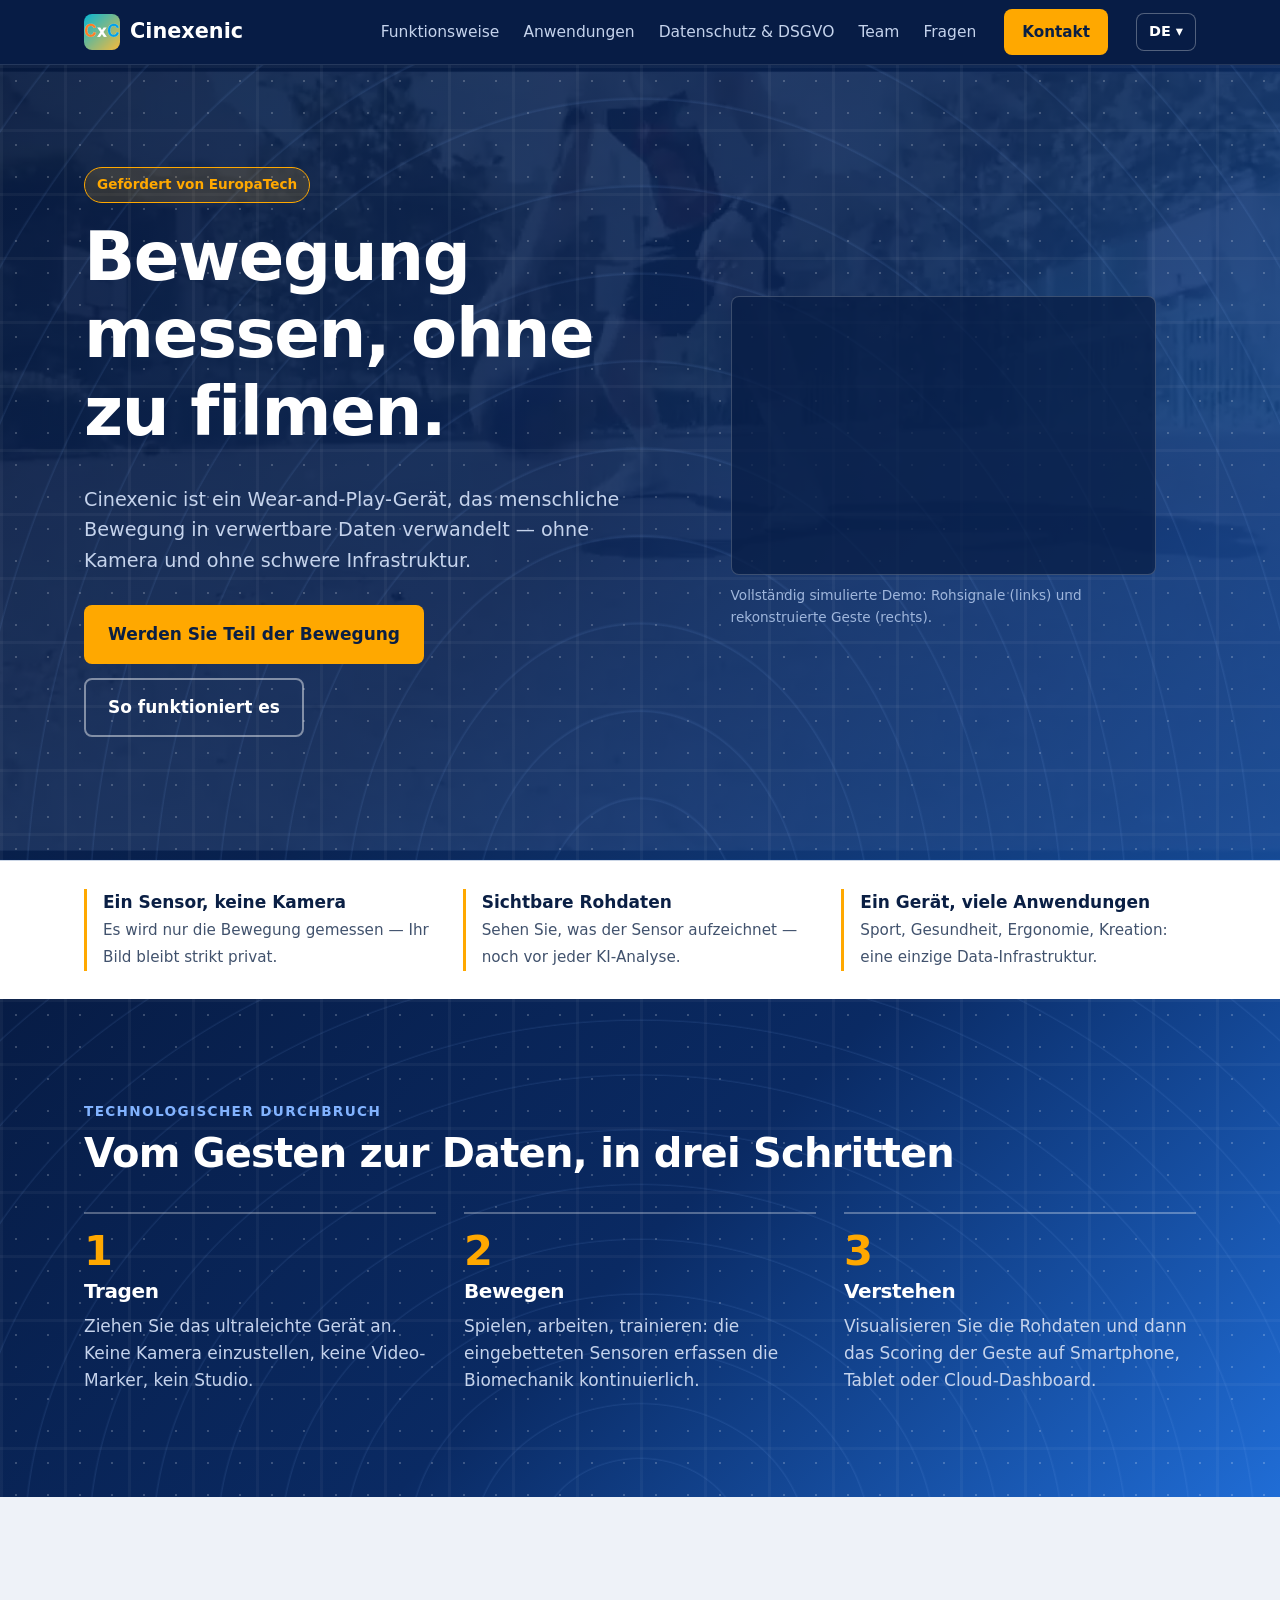
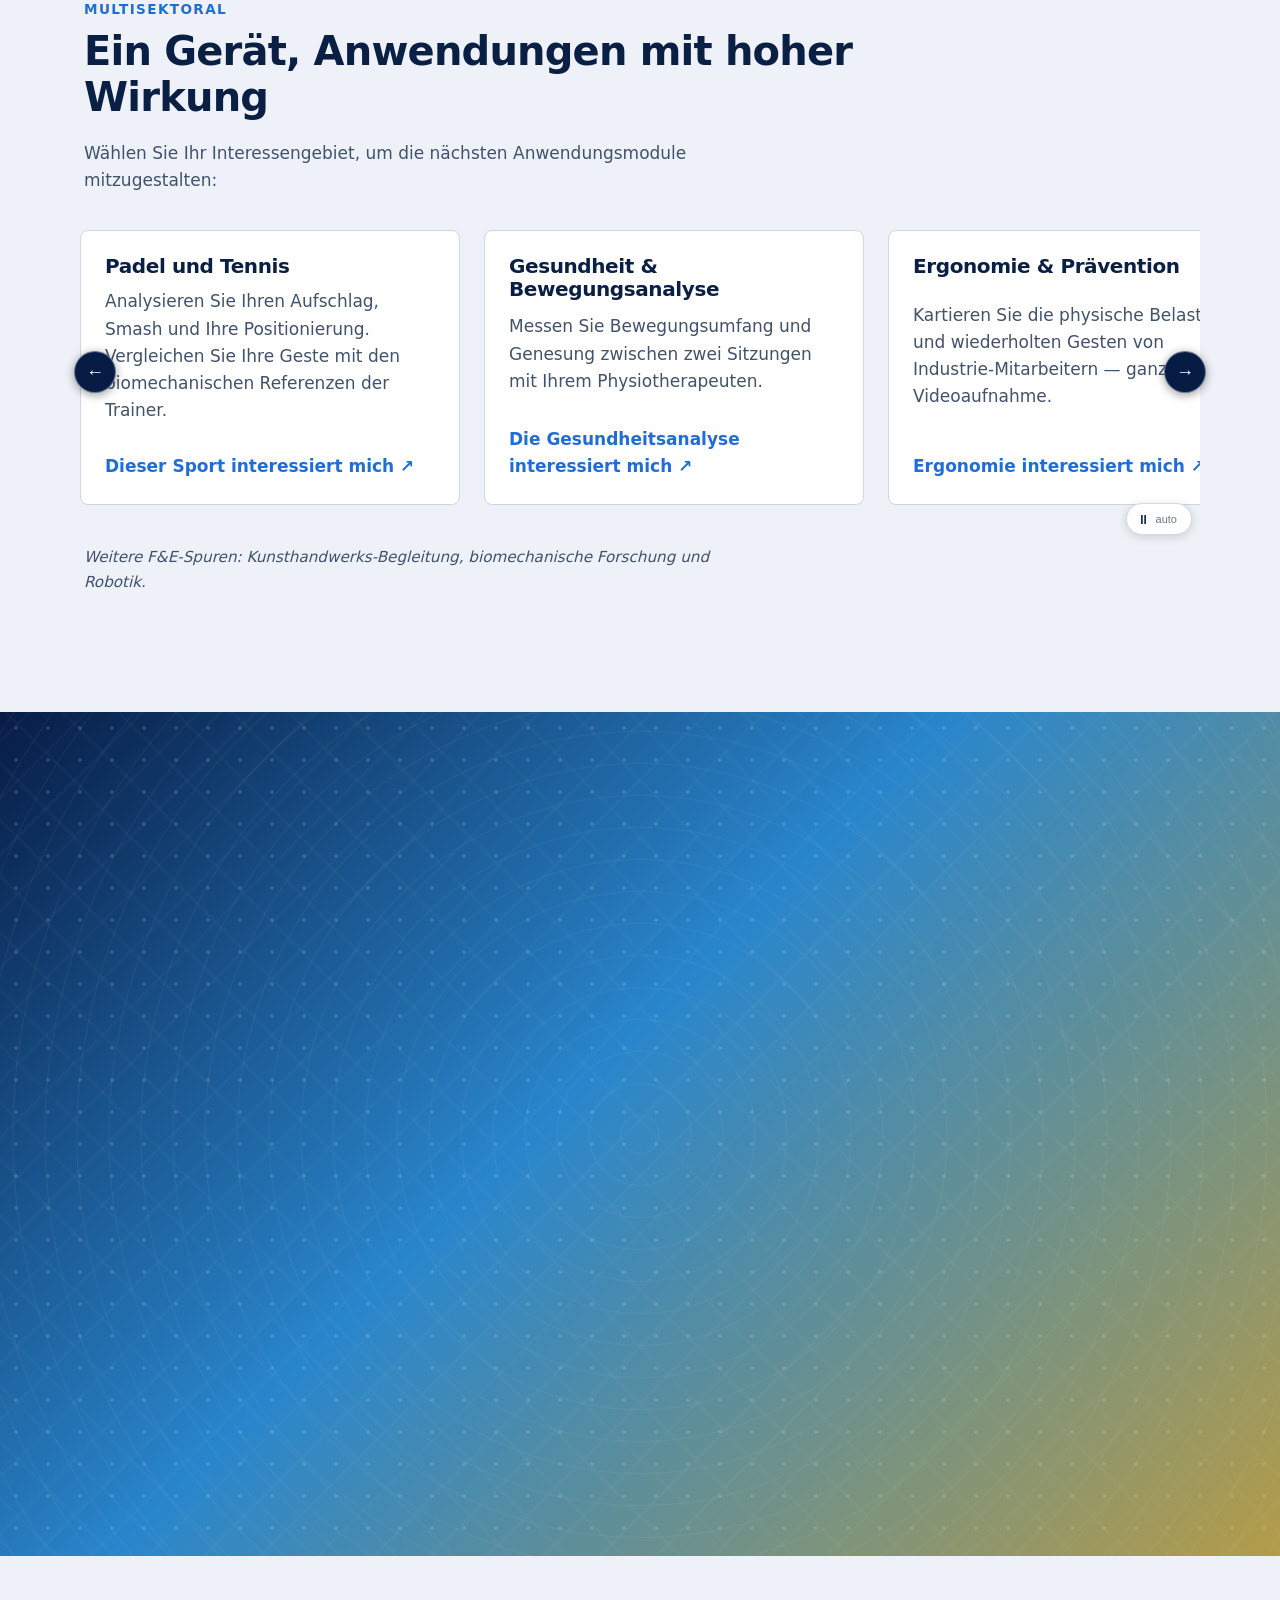
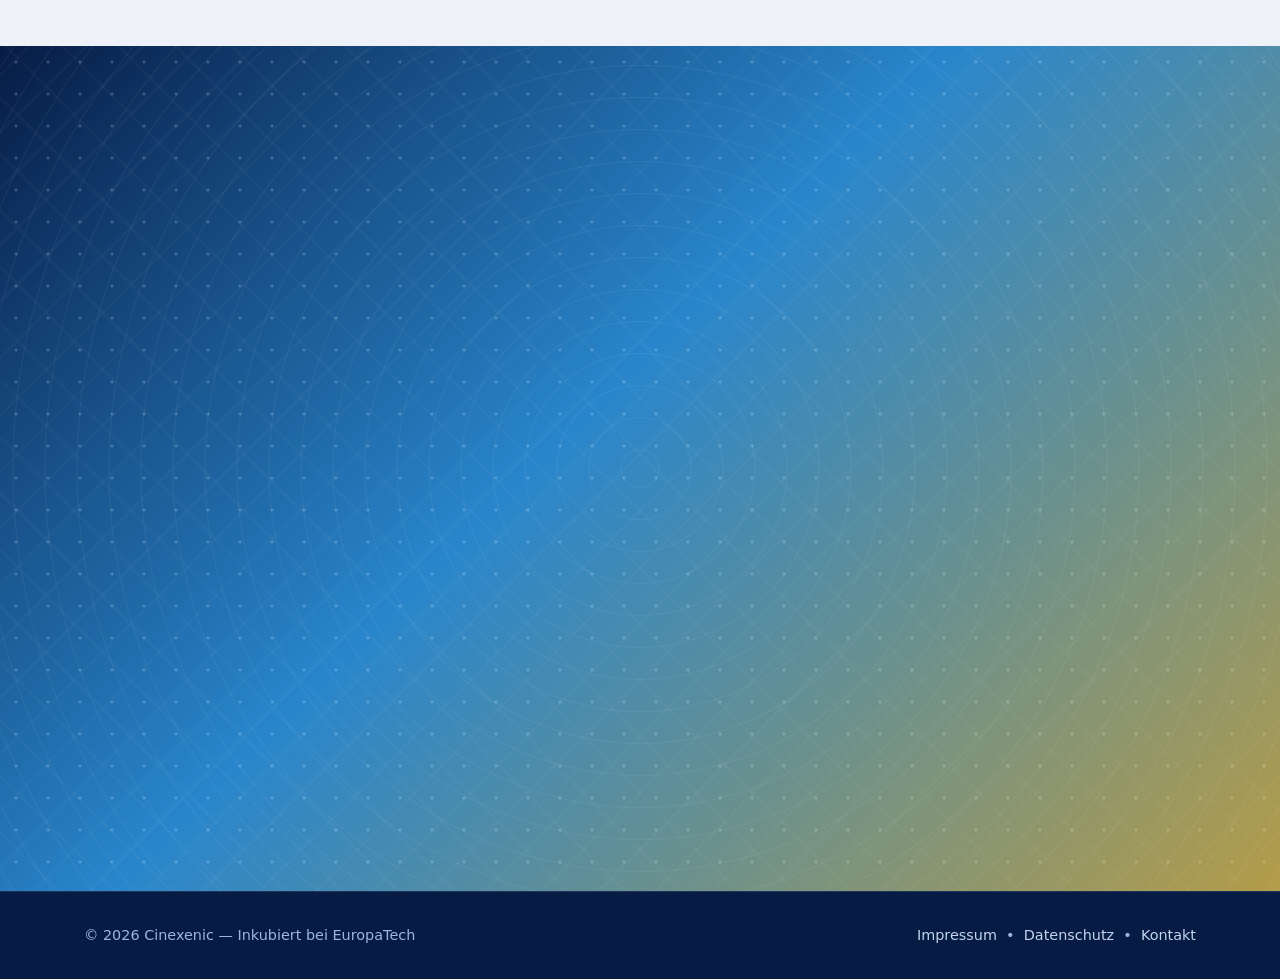
==== de/index.html @ 2f2167af "Add files via upload" ====
<!doctype html>
<html lang="de" dir="ltr">
<head>
<meta charset="utf-8">
<meta name="viewport" content="width=device-width, initial-scale=1">
<title>Cinexenic: Bewegung messen ohne Kamera | Tragbarer Körper-Sensor</title>
<meta name="description" content="Cinexenic ist ein Wear-and-Play-Körpersensor, der menschliche Bewegung in verwertbare Daten verwandelt — ohne Kamera. Werden Sie Teil der Bewegung.">
<meta name="robots" content="index,follow,max-image-preview:large,max-snippet:-1">
<meta name="theme-color" content="#071C45">
<meta name="author" content="Cinexenic">
<!-- LOKALER MODUS (file:// oder http://localhost) — die Domain ist noch nicht registriert.
     Die folgenden Tags (canonical, hreflang) erfordern absolute URLs: sie sind
     hier deaktiviert und werden in Produktion unverändert reaktiviert,
     mit der echten Domain als Origin.
<link rel="canonical" href="https://www.cinexenic.example/de/">
<link rel="alternate" hreflang="fr" href="https://www.cinexenic.example/">
<link rel="alternate" hreflang="en" href="https://www.cinexenic.example/en/">
<link rel="alternate" hreflang="de" href="https://www.cinexenic.example/de/">
<link rel="alternate" hreflang="x-default" href="https://www.cinexenic.example/">
-->

<!-- Favicons (Assets zeigen auf die Website-Wurzel) -->
<link rel="icon" type="image/svg+xml" href="../favicon.svg">
<link rel="icon" type="image/png" sizes="32x32" href="../favicon.png">
<link rel="apple-touch-icon" href="../apple-touch-icon.png">

<!-- Open Graph
     og:url und og:image: relative URLs im lokalen Modus,
     in Produktion zurück auf absolute URLs umstellen. -->
<meta property="og:type" content="website">
<meta property="og:locale" content="de_DE">
<meta property="og:locale:alternate" content="fr_FR">
<meta property="og:locale:alternate" content="en_GB">
<meta property="og:site_name" content="Cinexenic">
<meta property="og:title" content="Cinexenic: Bewegung messen ohne Kamera">
<meta property="og:description" content="Ein tragbares Gerät, das menschliche Bewegung in verwertbare Daten verwandelt — ganz ohne Video-Infrastruktur.">
<meta property="og:url" content="../">
<meta property="og:image" content="../og-cover.jpg">
<meta property="og:image:width" content="1200">
<meta property="og:image:height" content="630">
<meta property="og:image:alt" content="Cinexenic: kamerufreier Körper-Bewegungssensor">
<meta name="twitter:card" content="summary_large_image">
<meta name="twitter:title" content="Cinexenic: Bewegung messen ohne Kamera">
<meta name="twitter:description" content="Ein tragbares Gerät, das menschliche Bewegung in verwertbare Daten verwandelt — ganz ohne Video-Infrastruktur.">
<meta name="twitter:image" content="../og-cover.jpg">

<!-- Sicherheit (X-Content-Type-Options: serverseitig als HTTP-Header konfigurieren) -->
<meta name="referrer" content="strict-origin-when-cross-origin">
<meta http-equiv="Content-Security-Policy" content="default-src 'self'; script-src 'self'; style-src 'self'; img-src 'self' data:; media-src 'self'; font-src 'self'; connect-src 'self'; base-uri 'self'; form-action 'self' https://formspree.io; object-src 'none'">

<!-- Gemeinsames Stylesheet (Assets liegen in der Website-Wurzel) -->
<link rel="stylesheet" href="../assets/theme.css">

<!-- Strukturierte Daten: Schema.org
     ⚠️ LOKALER MODUS: JSON-LD ist deaktiviert (@id-Werte erfordern stabile
     absolute URLs). In Produktion unverändert reaktivieren, sobald die
     Domain registriert ist.
<script type="application/ld+json">
{
  "@context": "https://schema.org",
  "@graph": [
    {
      "@type": "Organization",
      "@id": "https://www.cinexenic.example/#organization",
      "name": "Cinexenic",
      "url": "https://www.cinexenic.example/",
      "logo": "https://www.cinexenic.example/favicon.png",
      "email": "contact@cinexenic.example",
      "description": "Cinexenic entwickelt ein tragbares Gerät, das menschliche Bewegung in verwertbare Daten verwandelt — ohne Kamera und ohne schwere Infrastruktur.",
      "knowsAbout": [
        "Bewegungserfassung",
        "Inertialsensoren (IMU)",
        "Biomechanik",
        "Bewegungsdaten",
        "Eingebettete KI",
        "Datenschutz"
      ]
    },
    {
      "@type": "WebSite",
      "@id": "https://www.cinexenic.example/#website",
      "url": "https://www.cinexenic.example/",
      "name": "Cinexenic",
      "inLanguage": ["fr-FR", "en", "de-DE"],
      "publisher": { "@id": "https://www.cinexenic.example/#organization" }
    },
    {
      "@type": "WebPage",
      "@id": "https://www.cinexenic.example/de/#webpage",
      "url": "https://www.cinexenic.example/de/",
      "name": "Cinexenic: Bewegung messen ohne Kamera | Tragbarer Körper-Sensor",
      "inLanguage": "de-DE",
      "dateModified": "2026-10-18",
      "isPartOf": { "@id": "https://www.cinexenic.example/#website" },
      "about": { "@id": "https://www.cinexenic.example/#product" }
    },
    {
      "@type": "Product",
      "@id": "https://www.cinexenic.example/#product",
      "name": "Cinexenic-Gerät",
      "description": "Ein Wear-and-Play-Gerät, das menschliche Bewegung ohne Kamera und ohne schwere Infrastruktur misst.",
      "brand": { "@id": "https://www.cinexenic.example/#organization" }
    },
    {
      "@type": "FAQPage",
      "@id": "https://www.cinexenic.example/de/#faq",
      "inLanguage": "de-DE",
      "mainEntity": [
        {
          "@type": "Question",
          "name": "Was ist Cinexenic?",
          "acceptedAnswer": {
            "@type": "Answer",
            "text": "Cinexenic ist ein tragbares Gerät, das menschliche Bewegung in verwertbare Daten verwandelt — ohne Kamera und ohne schwere Infrastruktur."
          }
        },
        {
          "@type": "Question",
          "name": "Braucht man eine Kamera oder einen ausgestatteten Raum?",
          "acceptedAnswer": {
            "@type": "Answer",
            "text": "Nein. Das Gerät wird am Körper getragen und misst die Bewegung direkt."
          }
        },
        {
          "@type": "Question",
          "name": "Wofür wird es eingesetzt?",
          "acceptedAnswer": {
            "@type": "Answer",
            "text": "Die ersten Anwendungsfälle sind Sport, Bewegungsanalyse, Prävention von Berufskrankheiten und digitale Kreation."
          }
        },
        {
          "@type": "Question",
          "name": "Wann kann man es kaufen?",
          "acceptedAnswer": {
            "@type": "Answer",
            "text": "Die Vorbestellungen öffnen in Kürze. Tragen Sie sich in die Warteliste ein."
          }
        },
        {
          "@type": "Question",
          "name": "Sind meine Bewegungsdaten geschützt?",
          "acceptedAnswer": {
            "@type": "Answer",
            "text": "Das Gerät erfasst keine Bilder. Strenge DSGVO-Konformität."
          }
        }
      ]
    }
  ]
}
</script>
-->
</head>
<body>
<a class="skip" href="#main">Zum Inhalt springen</a>
<header class="site-header">
  <div class="wrap nav">
    <a class="brand" href="./index.html" aria-label="Cinexenic, Startseite">
      <img src="../logo-72.png" alt="" class="brand-icon" width="36" height="36">
      Cinexenic
    </a>
    <nav class="nav-links" id="navLinks" aria-label="Hauptnavigation">
      <a href="#fonctionnement">Funktionsweise</a>
      <a href="#usages">Anwendungen</a>
      <a href="#confiance">Datenschutz &amp; DSGVO</a>
      <a href="#equipe">Team</a>
      <a href="#faq">Fragen</a>
    </nav>
    <a class="btn btn-gold nav-cta" href="#liste-attente">Kontakt</a>
    <!-- Sprachauswahl als Dropdown-Menü, ohne JS:
         jede Sprache verlinkt hart auf ihre eigene index.html-Datei
         (../index.html FR, ../en/index.html EN, index.html DE). -->
    <details class="lang-switch">
      <summary aria-label="Sprache: Deutsch">DE ▾</summary>
      <ul class="lang-menu">
        <li><a href="../index.html" hreflang="fr" lang="fr">Français</a></li>
        <li><a href="../en/index.html" hreflang="en" lang="en">English</a></li>
        <li><a href="index.html" hreflang="de" lang="de" aria-current="true">Deutsch</a></li>
      </ul>
    </details>
    <button class="menu" type="button" id="menuBtn" aria-label="Menü öffnen" aria-expanded="false" aria-controls="navLinks">Menü</button>
  </div>
</header>
<main id="main" tabindex="-1">
  <section class="hero section-blue-gradient section-video-bg">
    <video muted loop playsinline preload="none" poster="../hero-poster.webp" class="bg-video" aria-hidden="true" tabindex="-1" disablepictureinpicture>
      <source src="../hero-bg.mp4" type="video/mp4">
    </video>
    <div class="video-overlay" aria-hidden="true"></div>
    <div class="video-grid-overlay" aria-hidden="true"></div>

    <div class="wrap hero-grid hero-content">
      <div>
        <span class="badge">Gefördert von EuropaTech</span>
        <h1>Bewegung messen, ohne zu filmen.</h1>
        <p class="lead">Cinexenic ist ein Wear-and-Play-Gerät, das menschliche Bewegung in verwertbare Daten verwandelt — ohne Kamera und ohne schwere Infrastruktur.</p>
        <div class="actions">
          <a class="btn btn-gold" href="#liste-attente">Werden Sie Teil der Bewegung</a>
          <a class="btn btn-line" href="#fonctionnement">So funktioniert es</a>
        </div>
      </div>
      <figure class="demo">
        <canvas id="demo" width="640" height="420" role="img" aria-label="Animierte Demo der IMU-Signale und rekonstruierte Geste" data-labels="Beschleunigung x|Beschleunigung y|Gyroskop z"></canvas>
        <figcaption>Vollständig simulierte Demo: Rohsignale (links) und rekonstruierte Geste (rechts).</figcaption>
      </figure>
    </div>
  </section>

  <section class="facts section-light" aria-label="Grundsätze des Geräts">
    <div class="wrap">
      <ul>
        <li><strong>Ein Sensor, keine Kamera</strong><span>Es wird nur die Bewegung gemessen — Ihr Bild bleibt strikt privat.</span></li>
        <li><strong>Sichtbare Rohdaten</strong><span>Sehen Sie, was der Sensor aufzeichnet — noch vor jeder KI-Analyse.</span></li>
        <li><strong>Ein Gerät, viele Anwendungen</strong><span>Sport, Gesundheit, Ergonomie, Kreation: eine einzige Data-Infrastruktur.</span></li>
      </ul>
    </div>
  </section>

  <section id="fonctionnement" class="section-blue-gradient">
    <div class="wrap">
      <div class="kicker">Technologischer Durchbruch</div>
      <h2>Vom Gesten zur Daten, in drei Schritten</h2>
      <ol class="steps">
        <li><h3>Tragen</h3><p>Ziehen Sie das ultraleichte Gerät an. Keine Kamera einzustellen, keine Video-Marker, kein Studio.</p></li>
        <li><h3>Bewegen</h3><p>Spielen, arbeiten, trainieren: die eingebetteten Sensoren erfassen die Biomechanik kontinuierlich.</p></li>
        <li><h3>Verstehen</h3><p>Visualisieren Sie die Rohdaten und dann das Scoring der Geste auf Smartphone, Tablet oder Cloud-Dashboard.</p></li>
      </ol>
    </div>
  </section>

  <section id="usages" class="section-light">
    <div class="wrap">
      <div class="kicker">Multisektoral</div>
      <h2>Ein Gerät, Anwendungen mit hoher Wirkung</h2>
      <p>Wählen Sie Ihr Interessengebiet, um die nächsten Anwendungsmodule mitzugestalten:</p>

      <!-- Zugängliches Karussell mit Auto-Scroll: Die 4 Anwendungen bleiben
           100 % im HTML (crawlbar für Google und KI-Bots).
           Automatisches Scrollen von 1 s pro Karte, gesteuert über die
           Play/Pause-Taste; pausiert bei Hover, Fokus und
           prefers-reduced-motion. Styles: theme.css; Logik: assets/home.js. -->
      <div class="carousel" role="group" aria-roledescription="Karussell" aria-label="Anwendungen des Cinexenic-Geräts">
        <div class="usage-grid carousel-track" tabindex="0" id="usagesTrack"
             aria-label="Anwendungs-Karten — horizontal scrollen">
          <div class="usage">
            <h3>Padel und Tennis</h3>
            <p>Analysieren Sie Ihren Aufschlag, Smash und Ihre Positionierung. Vergleichen Sie Ihre Geste mit den biomechanischen Referenzen der Trainer.</p>
            <a href="#liste-attente" data-usage="sport-raquette">Dieser Sport interessiert mich ↗</a>
          </div>
          <div class="usage">
            <h3>Gesundheit &amp; Bewegungsanalyse</h3>
            <p>Messen Sie Bewegungsumfang und Genesung zwischen zwei Sitzungen mit Ihrem Physiotherapeuten.</p>
            <a href="#liste-attente" data-usage="suivi-geste">Die Gesundheitsanalyse interessiert mich ↗</a>
          </div>
          <div class="usage">
            <h3>Ergonomie &amp; Prävention</h3>
            <p>Kartieren Sie die physische Belastung und wiederholten Gesten von Industrie-Mitarbeitern — ganz ohne Videoaufnahme.</p>
            <a href="#liste-attente" data-usage="ergonomie-tms">Ergonomie interessiert mich ↗</a>
          </div>
          <div class="usage">
            <h3>Kreation, Spiele &amp; 3D-Avatare</h3>
            <p>Steuern Sie einen digitalen Avatar, spielen Sie mit Ihrem Körper, streamen Sie ohne Kamera und ohne Leuchtmarken.</p>
            <a href="#liste-attente" data-usage="creation-vr">Kreation interessiert mich ↗</a>
          </div>
        </div>
        <button class="carousel-btn prev" type="button"
                aria-label="Vorherige Anwendung" aria-controls="usagesTrack">←</button>
        <button class="carousel-btn next" type="button"
                aria-label="Nächste Anwendung" aria-controls="usagesTrack">→</button>
        <button class="carousel-toggle" id="carouselToggle" type="button"
                aria-label="Automatisches Scrollen der Anwendungen stoppen"
                aria-pressed="true" aria-controls="usagesTrack">
          <span class="toggle-icon-pause" aria-hidden="true">⏸</span><span class="toggle-icon-play" aria-hidden="true">▶</span>
        </button>
      </div>

      <p class="explore-note">Weitere F&amp;E-Spuren: Kunsthandwerks-Begleitung, biomechanische Forschung und Robotik.</p>
    </div>
  </section>

  <section id="confiance" class="section-orange-gradient">
    <div class="wrap">
      <div class="kicker">Privacy by Design</div>
      <h2>Messen ohne Filmen ist eine Designentscheidung</h2>
      <p>Eine Bewegung ist eine sensible personenbezogene Daten. Wir behandeln die Achtung der Privatsphäre als grundlegende Produktfunktion.</p>
      <div class="principles">
        <div>
          <h3>Keine Bilder</h3>
          <p>Das Gerät enthält ausschließlich inertiale Sensoren (IMU): keine Kamera, kein Risiko visuellen Lecks.</p>
        </div>
        <div>
          <h3>Data-Souveränität</h3>
          <p>Wir erfassen nur die für Ihre Anwendung unverzichtbaren Metriken, mit Ende-zu-Ende-Verschlüsselung.</p>
        </div>
        <div>
          <h3>Totale Transparenz</h3>
          <p>Speicherung, Governance und Exportrechte Ihrer Daten werden bei der Anmeldung klar beschrieben.</p>
        </div>
      </div>
    </div>
  </section>

  <section id="equipe" class="section-light">
    <div class="wrap">
      <div class="kicker">Die Gesichter des Projekts</div>
      <h2>Ein Team, getragen von Ingenieurwesen und Biomechanik</h2>
      <p>Cinexenic entstand aus der Verbindung von eingebetteter Elektronik, Signalverarbeitungswissenschaft und dem europäischen Innovationsökosystem.</p>
      <div class="team-grid">
        <div class="team-card">
          <div class="team-avatar" aria-hidden="true">👨‍💻</div>
          <h3>Gründer &amp; CTO</h3>
          <span class="team-role">Ingenieur für Elektronik, Automatisierung &amp; Data</span>
          <p>Begeistert von der Modellierung menschlicher Bewegung und Konstrukteur der Hardware-Architektur.</p>
        </div>
        <div class="team-card">
          <div class="team-avatar" aria-hidden="true">🚀</div>
          <h3>EuropaTech</h3>
          <span class="team-role">Inkubation &amp; Industrialisierung</span>
          <p>Führender europäischer Startup-Hub mit Sitz in Berlin, der Cinexenic begleitet.</p>
        </div>
        <div class="team-card">
          <div class="team-avatar" aria-hidden="true">🔬</div>
          <h3>Wissenschaftlicher &amp; Data-Ausschuss</h3>
          <span class="team-role">Biomechanik &amp; KI-Algorithmen</span>
          <p>Expertenberater in Sportwissenschaft und Signalverarbeitung.</p>
        </div>
      </div>
    </div>
  </section>

  <section id="faq" class="faq section-light">
    <div class="wrap">
      <div class="kicker">Faq</div>
      <h2>Häufige Fragen</h2>
      <details open>
        <summary>Was ist Cinexenic?</summary>
        <p>Cinexenic ist ein tragbares Gerät, das menschliche Bewegung in verwertbare Daten verwandelt — ohne Kamera und ohne schwere Infrastruktur.</p>
      </details>
      <details>
        <summary>Braucht man eine Kamera oder einen ausgestatteten Raum?</summary>
        <p>Nein. Das Gerät wird am Körper getragen und misst die Bewegung direkt.</p>
      </details>
      <details>
        <summary>Wofür wird es eingesetzt?</summary>
        <p>Die ersten Anwendungsfälle sind Sport, Bewegungsanalyse, Prävention von Berufskrankheiten und digitale Kreation.</p>
      </details>
      <details>
        <summary>Wann kann man es kaufen?</summary>
        <p>Die Vorbestellungen öffnen in Kürze. Tragen Sie sich in die Warteliste ein.</p>
      </details>
      <details>
        <summary>Sind meine Bewegungsdaten geschützt?</summary>
        <p>Das Gerät erfasst keine Bilder. Strenge DSGVO-Konformität.</p>
      </details>
    </div>
  </section>

  <section id="liste-attente" class="signup section-orange-gradient">
    <div class="wrap signup-grid">
      <div>
        <h2>Werden Sie Teil der Bewegung</h2>
        <p>Werden Sie über die Öffnung der Vorbestellungen informiert und gestalten Sie die ersten Anwendungsmodule mit.</p>
      </div>
      <form action="https://formspree.io/f/VOTRE_ID" method="post">
        <label><span>E-Mail-Adresse</span>
          <input type="email" name="email" required maxlength="254" autocomplete="email" placeholder="ihre.email@domaine.com">
        </label>
        <label><span>Anwendung, die Sie interessiert</span>
          <select name="usage" id="usage">
            <option value="sport-raquette">Padel oder Tennis</option>
            <option value="suivi-geste">Gesundheit &amp; Bewegungsanalyse</option>
            <option value="ergonomie-tms">Ergonomie &amp; Prävention</option>
            <option value="creation-vr">Kreation, Spiele &amp; VR</option>
            <option value="autre">Andere maßgeschneiderte Anwendung</option>
          </select>
        </label>
        <div class="hp" aria-hidden="true">
          <label>Nicht ausfüllen<input type="text" name="website" tabindex="-1" autocomplete="off"></label>
        </div>
        <label class="check">
          <input type="checkbox" name="consent" required>
          <span>Ich bin damit einverstanden, wegen Cinexenic kontaktiert zu werden.</span>
        </label>
        <button class="btn btn-gold" type="submit">Werden Sie Teil der Bewegung</button>
      </form>
    </div>
  </section>

</main>
<footer>
  <div class="wrap foot">
    <span>© 2026 Cinexenic — Inkubiert bei EuropaTech</span>
    <span>
      <a href="impressum.html">Impressum</a> &nbsp;•&nbsp;
      <a href="datenschutz.html">Datenschutz</a> &nbsp;•&nbsp;
      <a href="mailto:contact@cinexenic.example">Kontakt</a>
    </span>
  </div>
</footer>
<button id="scrollToTopBtn" type="button" aria-label="Zurück zum Seitenanfang" title="Zurück zum Seitenanfang">
  <svg width="20" height="20" viewBox="0 0 24 24" fill="none" stroke="currentColor" stroke-width="2.5" stroke-linecap="round" stroke-linejoin="round" aria-hidden="true"><path d="M18 15l-6-6-6 6"/></svg>
</button>
<script src="../assets/common.js" defer></script>
<script src="../assets/home.js" defer></script>
</body>
</html>
---- assets/theme.css ----
/* ============================================================
   Cinexenic — theme.css
   Feuille unique, aucune règle inline dans les HTML.
   Nouveautés refactor : .visually-hidden, .legal-*, média-query unifiée.
   ============================================================ */

:root {
  --deep: #0A2A63;
  --deeper: #071C45;
  --blue-primary: #206DD6;
  --orange-primary: #FFA800;
  --paper: #EEF2F8;
  --card: #ffffff;
  --line: #CBD6E6;
  --ink: #0A1F44;
  --muted: #41526D;
  --soft: #C5D3EC;
  --r: 8px;
}

* { box-sizing: border-box; }
html { scroll-behavior: smooth; scroll-padding-top: 72px; }
body { margin: 0; background: var(--paper); color: var(--ink); font: 17px/1.6 system-ui, -apple-system, "Segoe UI", Roboto, sans-serif; -webkit-font-smoothing: antialiased; }

.wrap { max-width: 1160px; margin: 0 auto; padding: 0 24px; }
.skip { position: absolute; left: -999px; top: 8px; background: var(--orange-primary); color: var(--ink); padding: 8px 14px; z-index: 99; }
.skip:focus { left: 8px; }
:focus-visible { outline: 3px solid var(--orange-primary); outline-offset: 3px; }

/* Accessibilité : label masqué visuellement mais exposé aux lecteurs d'écran */
.visually-hidden {
  position: absolute !important;
  width: 1px; height: 1px;
  margin: -1px; padding: 0; border: 0;
  clip: rect(0 0 0 0); clip-path: inset(50%);
  overflow: hidden; white-space: nowrap;
}

h1, h2, h3 { line-height: 1.15; letter-spacing: -.02em; margin: 0 0 .5em; }
h1 { font-size: clamp(2.4rem, 5.6vw, 4.2rem); font-weight: 800; }
h2 { font-size: clamp(1.7rem, 3.4vw, 2.5rem); max-width: 22em; }
h3 { font-size: 1.25rem; font-weight: 700; }
p { margin: 0 0 1em; color: var(--muted); max-width: 42em; }

.kicker { text-transform: uppercase; font-size: 0.85rem; font-weight: 750; letter-spacing: 0.1em; color: var(--blue-primary); margin-bottom: 0.5em; }
.text-gold { color: var(--orange-primary) !important; }
.badge { display: inline-block; padding: 6px 12px; background: rgba(255, 168, 0, 0.15); border: 1px solid var(--orange-primary); color: var(--orange-primary); border-radius: 20px; font-size: 0.85rem; font-weight: 650; margin-bottom: 1rem; }

main > section { padding: clamp(56px, 8vw, 104px) 0; }
main > section:not(.hero) { content-visibility: auto; contain-intrinsic-size: auto 640px; }

/* Boutons */
.btn { display: inline-block; padding: 14px 22px; border-radius: var(--r); text-decoration: none; border: 2px solid transparent; cursor: pointer; font: inherit; font-weight: 650; transition: transform 0.2s ease, background-color 0.2s ease, box-shadow 0.2s ease; }
.btn-gold { background: var(--orange-primary); color: var(--ink); }
.btn-gold:hover { background: #e59700; transform: translateY(-2px); box-shadow: 0 4px 15px rgba(255, 168, 0, 0.3); }
.btn-line { border-color: rgba(255, 255, 255, .45); color: #fff; }
.btn-line:hover { border-color: #fff; background: rgba(255, 255, 255, 0.08); }

/* Header & Nav */
.site-header { position: sticky; top: 0; z-index: 50; background: var(--deeper); color: #fff; border-bottom: 1px solid rgba(255, 255, 255, .12); backdrop-filter: blur(8px); }
.nav { display: flex; align-items: center; gap: 28px; min-height: 64px; }
.brand { display: flex; align-items: center; gap: 10px; color: #fff; text-decoration: none; font-weight: 800; font-size: 1.3rem; }
.brand-icon { width: 36px; height: 36px; object-fit: contain; border-radius: 8px; }
.nav-links { display: flex; gap: 24px; margin-left: auto; }
.nav-links a { color: var(--soft); text-decoration: none; font-size: .97rem; transition: color 0.2s ease; }
.nav-links a:hover { color: #fff; }
.nav-cta { padding: 9px 16px; font-size: .95rem; }
.menu { display: none; margin-left: auto; background: none; border: 1px solid rgba(255, 255, 255, .4); color: #fff; border-radius: var(--r); padding: 8px 14px; font: inherit; }

/* Sélecteur de langue — menu déroulant zéro JS (<details>/<summary>),
   chaque langue pointe vers son index dédié (racine FR, /en/, /de/). */
.lang-switch { position: relative; }
.lang-switch summary {
  list-style: none;              /* masque le marqueur natif */
  font-size: 0.9rem;
  font-weight: 650;
  padding: 6px 12px;
  border-radius: var(--r);
  border: 1px solid rgba(255, 255, 255, 0.3);
  background: var(--deeper);
  color: #fff;
  cursor: pointer;
  transition: border-color 0.2s ease;
}
.lang-switch summary::-webkit-details-marker { display: none; }
.lang-switch summary:hover,
.lang-switch[open] summary { border-color: var(--orange-primary); }
.lang-switch summary:focus-visible {
  outline: 2px solid var(--orange-primary);
  outline-offset: 2px;
}

/* Menu déroulant : ul absolue sous le résumé */
.lang-menu {
  position: absolute;
  top: calc(100% + 6px);
  right: 0;
  min-width: 130px;
  margin: 0;
  padding: 6px;
  list-style: none;
  background: var(--deeper);
  border: 1px solid rgba(255, 255, 255, 0.15);
  border-radius: var(--r);
  box-shadow: 0 8px 24px rgba(0, 0, 0, 0.35);
  z-index: 50;
}
.lang-menu a {
  display: block;
  padding: 8px 12px;
  color: var(--soft);
  text-decoration: none;
  font-size: 0.92rem;
  border-radius: calc(var(--r) - 2px);
  white-space: nowrap;
}
.lang-menu a:hover { background: rgba(255, 255, 255, 0.08); color: #fff; }
.lang-menu a[aria-current="true"] { color: var(--orange-primary); font-weight: 650; }

/* ============================================================
   HERO SECTION & VIDÉO EN ARRIÈRE-PLAN AVEC GRILLE ET TEXTURES
   ============================================================ */
.hero {
  position: relative !important;
  overflow: hidden !important;
  min-height: 85vh;
  display: flex;
  align-items: center;
}

.bg-video {
  position: absolute !important;
  top: 50% !important;
  left: 50% !important;
  width: 100% !important;
  height: 100% !important;
  min-width: 100% !important;
  min-height: 100% !important;
  transform: translate(-50%, -50%) !important;
  object-fit: cover !important;
  z-index: 1 !important; /* Niveau 1 : la vidéo tout au fond */
}

.video-overlay {
  position: absolute !important;
  top: 0 !important;
  left: 0 !important;
  width: 100% !important;
  height: 100% !important;
  background: rgba(7, 28, 69, 0.72) !important;
  z-index: 2 !important; /* Niveau 2 : le voile sombre */
}

.video-grid-overlay {
  position: absolute !important;
  top: 0 !important;
  left: 0 !important;
  width: 100% !important;
  height: 100% !important;
  z-index: 3 !important; /* Niveau 3 : grille, points, vagues et dégradé */
  pointer-events: none;
  background:
    radial-gradient(
      circle,
      rgba(255, 255, 255, 0.20) 1px,
      transparent 1.5px
    ) 0 0 / 32px 32px,
    repeating-radial-gradient(
      ellipse at 50% 110%,
      transparent 0px,
      transparent 38px,
      rgba(130, 179, 255, 0.10) 39px,
      transparent 41px,
      transparent 64px
    ),
    linear-gradient(
      rgba(255, 255, 255, 0.04) 3px,
      transparent 1px
    ) 0 0 / 64px 64px,
    linear-gradient(
      90deg,
      rgba(255, 255, 255, 0.04) 3px,
      transparent 1px
    ) 0 0 / 64px 64px,
    linear-gradient(
      135deg,
      rgba(7, 28, 69, 0.6) 0%,
      rgba(10, 42, 99, 0.6) 50%,
      rgba(32, 109, 214, 0.6) 100%
    );
}

.hero-content {
  position: relative !important;
  z-index: 4 !important; /* Niveau 4 : le contenu texte, boutons et canvas au premier plan */
  width: 100%;
}

/* ============================================================
   STYLES DE DÉGRADÉS POUR LES AUTRES SECTIONS
   ============================================================ */

.section-blue-gradient {
  background:
    radial-gradient(circle, rgba(255, 255, 255, 0.20) 1px, transparent 1.5px) 0 0 / 32px 32px,
    repeating-radial-gradient(ellipse at 50% 110%, transparent 0px, transparent 38px, rgba(130, 179, 255, 0.10) 39px, transparent 41px, transparent 64px),
    linear-gradient(rgba(255, 255, 255, 0.04) 3px, transparent 1px) 0 0 / 64px 64px,
    linear-gradient(90deg, rgba(255, 255, 255, 0.04) 3px, transparent 1px) 0 0 / 64px 64px,
    linear-gradient(135deg, #071C45 0%, #0A2A63 50%, #206DD6 100%);
  color: #fff;
}

.section-blue-gradient p { color: var(--soft); }
.section-blue-gradient .kicker { color: #82B3FF; }

.section-orange-gradient {
  background:
    radial-gradient(circle, rgba(255, 255, 255, 0.20) 1px, transparent 2px) 0 0 / 32px 32px,
    repeating-radial-gradient(circle at 50% 50%, transparent 0px, transparent 18px, rgba(255, 255, 255, 0.06) 19px, transparent 20px, transparent 32px),
    repeating-linear-gradient(45deg, rgba(255, 255, 255, 0.025) 0px, rgba(255, 255, 255, 0.025) 3px, transparent 1px, transparent 40px),
    repeating-linear-gradient(-45deg, rgba(255, 255, 255, 0.025) 0px, rgba(255, 255, 255, 0.025) 3px, transparent 1px, transparent 40px),
    linear-gradient(135deg, #071C45 0%, #2986CC 45%, #FFA800 130%);
  color: #fff;
}

.section-orange-gradient p { color: #FFE3B3; }
.section-orange-gradient .kicker { color: var(--orange-primary); }

.section-light {
  background: var(--paper);
  color: var(--ink);
}

/* Sub-elements Hero */
.hero-grid { display: grid; grid-template-columns: 1.05fr .95fr; gap: 48px; align-items: center; }
.lead { font-size: 1.2rem; }
.actions { display: flex; gap: 14px; flex-wrap: wrap; margin: 28px 0 20px; }
.demo canvas { display: block; width: 100%; height: auto; aspect-ratio: 640/420; border: 1px solid rgba(255, 255, 255, .2); border-radius: var(--r); background: rgba(7, 28, 69, .75); }
.demo figcaption { font-size: .85rem; color: #9FB6DC; margin-top: 10px; }

/* ============================================================
   PAGES LÉGALES (remplace tous les anciens styles inline
   des pages mentions-legales.html et confidentialite.html)
   ============================================================ */
.legal-hero { padding: 60px 0; }
.legal-section { padding: 60px 0; }
.legal-container { max-width: 800px; margin: 0 auto; }
.legal-card {
  background: var(--card);
  border: 1px solid var(--line);
  border-radius: var(--r);
  padding: 32px;
  margin-bottom: 24px;
}
.legal-card h2 { font-size: 1.4rem; color: var(--ink); }
.legal-card p { margin: 0 0 1em; }
.legal-card p:last-child { margin-bottom: 0; }
.legal-card a { color: var(--blue-primary); font-weight: 650; }
.legal-card a:hover { text-decoration: underline; }
main > section.legal-section { content-visibility: visible; contain-intrinsic-size: none; }

/* Facts */
.facts { background: var(--card); border-bottom: 1px solid var(--line); border-top: 1px solid var(--line); }
.facts ul { list-style: none; margin: 0; padding: 0; display: grid; grid-template-columns: repeat(3, 1fr); gap: 24px; }
.facts li { border-left: 3px solid var(--orange-primary); padding-left: 16px; }
.facts strong { display: block; color: var(--ink); }
.facts span { color: var(--muted); font-size: .95rem; }
main > section.facts { padding: 28px 0; }

/* Steps */
.steps { list-style: none; margin: 36px 0 0; padding: 0; display: grid; grid-template-columns: repeat(3, 1fr); gap: 28px; counter-reset: s; }
.steps li { counter-increment: s; border-top: 2px solid rgba(255, 255, 255, 0.3); padding-top: 16px; }
.steps li::before { content: counter(s); display: block; font-size: 2.6rem; font-weight: 800; color: var(--orange-primary); line-height: 1; margin-bottom: 0.2em; }
.steps p { margin: 0; color: var(--soft); }

/* Usages */
.usage-grid { display: grid; grid-template-columns: repeat(2, 1fr); gap: 24px; margin-top: 32px; }
.usage { background: var(--card); border: 1px solid var(--line); border-radius: var(--r); padding: 24px; display: flex; flex-direction: column; justify-content: space-between; }
.usage h3 { margin-top: 0; color: var(--ink); }
.usage a { font-weight: 650; color: var(--blue-primary); text-decoration: none; margin-top: 12px; display: inline-block; }
.usage a:hover { text-decoration: underline; }
.explore-note { margin-top: 28px; font-style: italic; font-size: 0.95rem; }

/* Principles */
.principles { display: grid; grid-template-columns: repeat(3, 1fr); gap: 28px; margin-top: 32px; }
.principles div { border-top: 1px solid rgba(255, 168, 0, .4); padding-top: 16px; }
.principles h3 { color: var(--orange-primary); }

/* Équipe Section */
.team-grid { display: grid; grid-template-columns: repeat(3, 1fr); gap: 28px; margin-top: 36px; }
.team-card { background: var(--card); border: 1px solid var(--line); border-radius: var(--r); padding: 28px 24px; text-align: left; }
.team-avatar { font-size: 2.5rem; margin-bottom: 12px; }
.team-card h3 { margin: 0 0 4px; color: var(--ink); }
.team-role { display: block; font-size: 0.85rem; font-weight: 700; color: var(--blue-primary); margin-bottom: 12px; }
.team-card p { font-size: 0.95rem; margin: 0; }

/* FAQ */
.faq details { border-bottom: 1px solid var(--line); padding: 18px 0; }
.faq details:first-of-type { border-top: 1px solid var(--line); }
.faq summary { cursor: pointer; font-weight: 650; font-size: 1.1rem; color: var(--ink); }
.faq details p { margin: .8em 0 0; }

/* Signup Form */
.signup-grid { display: grid; grid-template-columns: 1fr 1fr; gap: 48px; align-items: start; }
form { display: grid; gap: 16px; }
label { display: grid; gap: 6px; font-weight: 600; font-size: .95rem; }
input, select { font: inherit; padding: 13px 14px; border-radius: var(--r); border: 1px solid rgba(255, 255, 255, 0.3); background: rgba(7, 28, 69, 0.6); color: #fff; }
.check { display: flex; gap: 10px; align-items: flex-start; font-weight: 400; color: #FFE3B3; }
.check input { margin-top: 5px; width: 18px; height: 18px; }
.hp { position: absolute; left: -9999px; }

/* Footer */
footer { background: var(--deeper); color: #9FB6DC; padding: 32px 0; font-size: .9rem; border-top: 1px solid rgba(255, 255, 255, 0.1); }
.foot { display: flex; justify-content: space-between; gap: 16px; flex-wrap: wrap; }
footer a { color: var(--soft); text-decoration: none; }
footer a:hover { text-decoration: underline; }

/* ============================================================
   BOUTON RETOUR EN HAUT (SCROLL TO TOP)
   ============================================================ */
#scrollToTopBtn {
  position: fixed;
  bottom: 30px;
  right: 30px;
  z-index: 99;
  background-color: var(--orange-primary);
  color: var(--ink);
  border: none;
  border-radius: 50%;
  width: 48px;
  height: 48px;
  cursor: pointer;
  display: flex;
  align-items: center;
  justify-content: center;
  box-shadow: 0 4px 12px rgba(0, 0, 0, 0.25);
  opacity: 0;
  visibility: hidden;
  transition: opacity 0.3s ease, visibility 0.3s ease, transform 0.2s ease, background-color 0.2s ease;
}

#scrollToTopBtn.is-visible {
  opacity: 1;
  visibility: visible;
}

#scrollToTopBtn:hover {
  background-color: #e59700;
  transform: translateY(-3px);
  box-shadow: 0 6px 16px rgba(255, 168, 0, 0.35);
}

/* ============================================================
   RESPONSIVE
   ============================================================ */
@media(max-width: 860px) {
  .hero-grid, .signup-grid, .usage-grid, .team-grid { grid-template-columns: 1fr; }
  .facts ul, .steps, .principles { grid-template-columns: 1fr; }
  .nav-links { display: none; position: absolute; top: 100%; left: 0; right: 0; flex-direction: column; background: var(--deeper); padding: 16px 24px; margin: 0; gap: 14px; border-bottom: 1px solid rgba(255,255,255,0.1); }
  .nav-links.is-open { display: flex; }
  .menu { display: block; }
  .nav-cta { display: none; }
  #scrollToTopBtn { bottom: 20px; right: 20px; width: 42px; height: 42px; }
  .legal-card { padding: 24px; }
}

/* Impressions : masquer les éléments d'interface */
@media print {
  .site-header, #scrollToTopBtn, .menu, .lang-switch, .bg-video, .video-overlay, .video-grid-overlay, form, .btn { display: none !important; }
  .hero { min-height: auto; }
  body { background: #fff; color: #000; }
}
@media(prefers-reduced-motion: reduce) { html { scroll-behavior: auto; } }

/* ============================================================
   CARROUSEL ACCESSIBLE AVEC AUTOSCROLL (section usages, index)
   Pattern : contenu 100 % présent dans le DOM (crawlable), scroll-snap
   natif, boutons JS (assets/home.js). Aucun display:none.
   Actif à TOUTES les tailles d'écran : une seule rangée défilante.
   ============================================================ */

.carousel { position: relative; }

/* Le track : seule la combinaison .usage-grid.carousel-track devient un
   conteneur flex scrollable. La classe .usage-grid seule (autres usages
   éventuels) reste en grid via les règles précédentes. */
.usage-grid.carousel-track {
  display: flex !important;          /* neutralise display:grid */
  flex-wrap: nowrap !important;      /* une seule rangée */
  gap: 24px;
  overflow-x: auto;
  overflow-y: hidden;
  scroll-snap-type: x mandatory;
  scroll-behavior: smooth;
  /* scrollbar visible = indicateur de défilement accessible */
  scrollbar-width: thin;
  padding: 4px 4px 12px 4px;         /* espace pour le focus des liens */
  margin: 32px -4px 0 -4px;          /* compense le padding, garde le margin-top */
}

.usage-grid.carousel-track .usage {
  flex: 0 0 min(380px, 85vw);
  scroll-snap-align: start;
  margin: 0;
}

/* Focus visible : track au clavier */
.usage-grid.carousel-track:focus-visible {
  outline: 2px solid var(--orange-primary);
  outline-offset: 3px;
  border-radius: var(--r);
}

/* Boutons précédent / suivant — visibles à toutes les tailles */
.carousel-btn {
  position: absolute;
  top: 50%;
  transform: translateY(-50%);
  z-index: 5;
  width: 42px;
  height: 42px;
  border-radius: 50%;
  border: 1px solid rgba(255, 255, 255, 0.4);
  background: var(--deeper);
  color: #fff;
  font-size: 18px;
  line-height: 1;
  cursor: pointer;
  display: flex;
  align-items: center;
  justify-content: center;
  box-shadow: 0 2px 10px rgba(0, 0, 0, 0.4);
  transition: border-color 0.2s ease, background 0.2s ease;
}

.carousel-btn:hover,
.carousel-btn:focus-visible {
  border-color: var(--orange-primary);
  outline: none;
}

.carousel-btn.prev { left: -10px; }
.carousel-btn.next { right: -10px; }

/* Boutons désactivés en bout de piste (état géré par home.js) */
.carousel-btn:disabled {
  opacity: 0.35;
  cursor: default;
  border-color: rgba(255, 255, 255, 0.2);
}

/* Bouton play/pause de l'autoscroll — placé sous le carrousel,
   à droite, toujours visible. État visuel via [aria-pressed]. */
.carousel-toggle {
  position: absolute;
  bottom: -18px;
  right: 4px;
  z-index: 5;
  height: 32px;
  padding: 0 14px 0 10px;
  border-radius: 999px;
  border: 1px solid rgba(0, 0, 0, 0.15);
  background: var(--card);
  color: var(--ink);
  font-size: 13px;
  line-height: 1;
  cursor: pointer;
  display: inline-flex;
  align-items: center;
  gap: 6px;
  box-shadow: 0 2px 10px rgba(0, 0, 0, 0.15);
  transition: border-color 0.2s ease, background 0.2s ease;
}

.carousel-toggle:hover,
.carousel-toggle:focus-visible { border-color: var(--blue-primary); outline: none; }

/* Icône affichée selon l'état : pause quand ça défile, play sinon */
.carousel-toggle .toggle-icon-pause,
.carousel-toggle .toggle-icon-play { display: none; }

.carousel-toggle[aria-pressed="true"] .toggle-icon-pause { display: inline; }
.carousel-toggle[aria-pressed="false"] .toggle-icon-play { display: inline; }

/* Petit indicateur "auto" à côté de l'icône */
.carousel-toggle::after { content: "auto"; opacity: 0.6; font-size: 11px; }

/* Mobile : boutons plus petits, cartes presque plein écran */
@media (max-width: 640px) {
  .carousel-btn { width: 36px; height: 36px; font-size: 15px; }
  .carousel-btn.prev { left: -6px; }
  .carousel-btn.next { right: -6px; }
  .usage-grid.carousel-track .usage { flex: 0 0 86vw; }
  .carousel-toggle { bottom: -20px; }
}

/* Respect du prefers-reduced-motion (en plus du scroll-behavior global) */
@media (prefers-reduced-motion: reduce) {
  .usage-grid.carousel-track { scroll-behavior: auto; }
  .carousel-btn, .carousel-toggle { transition: none; }
}
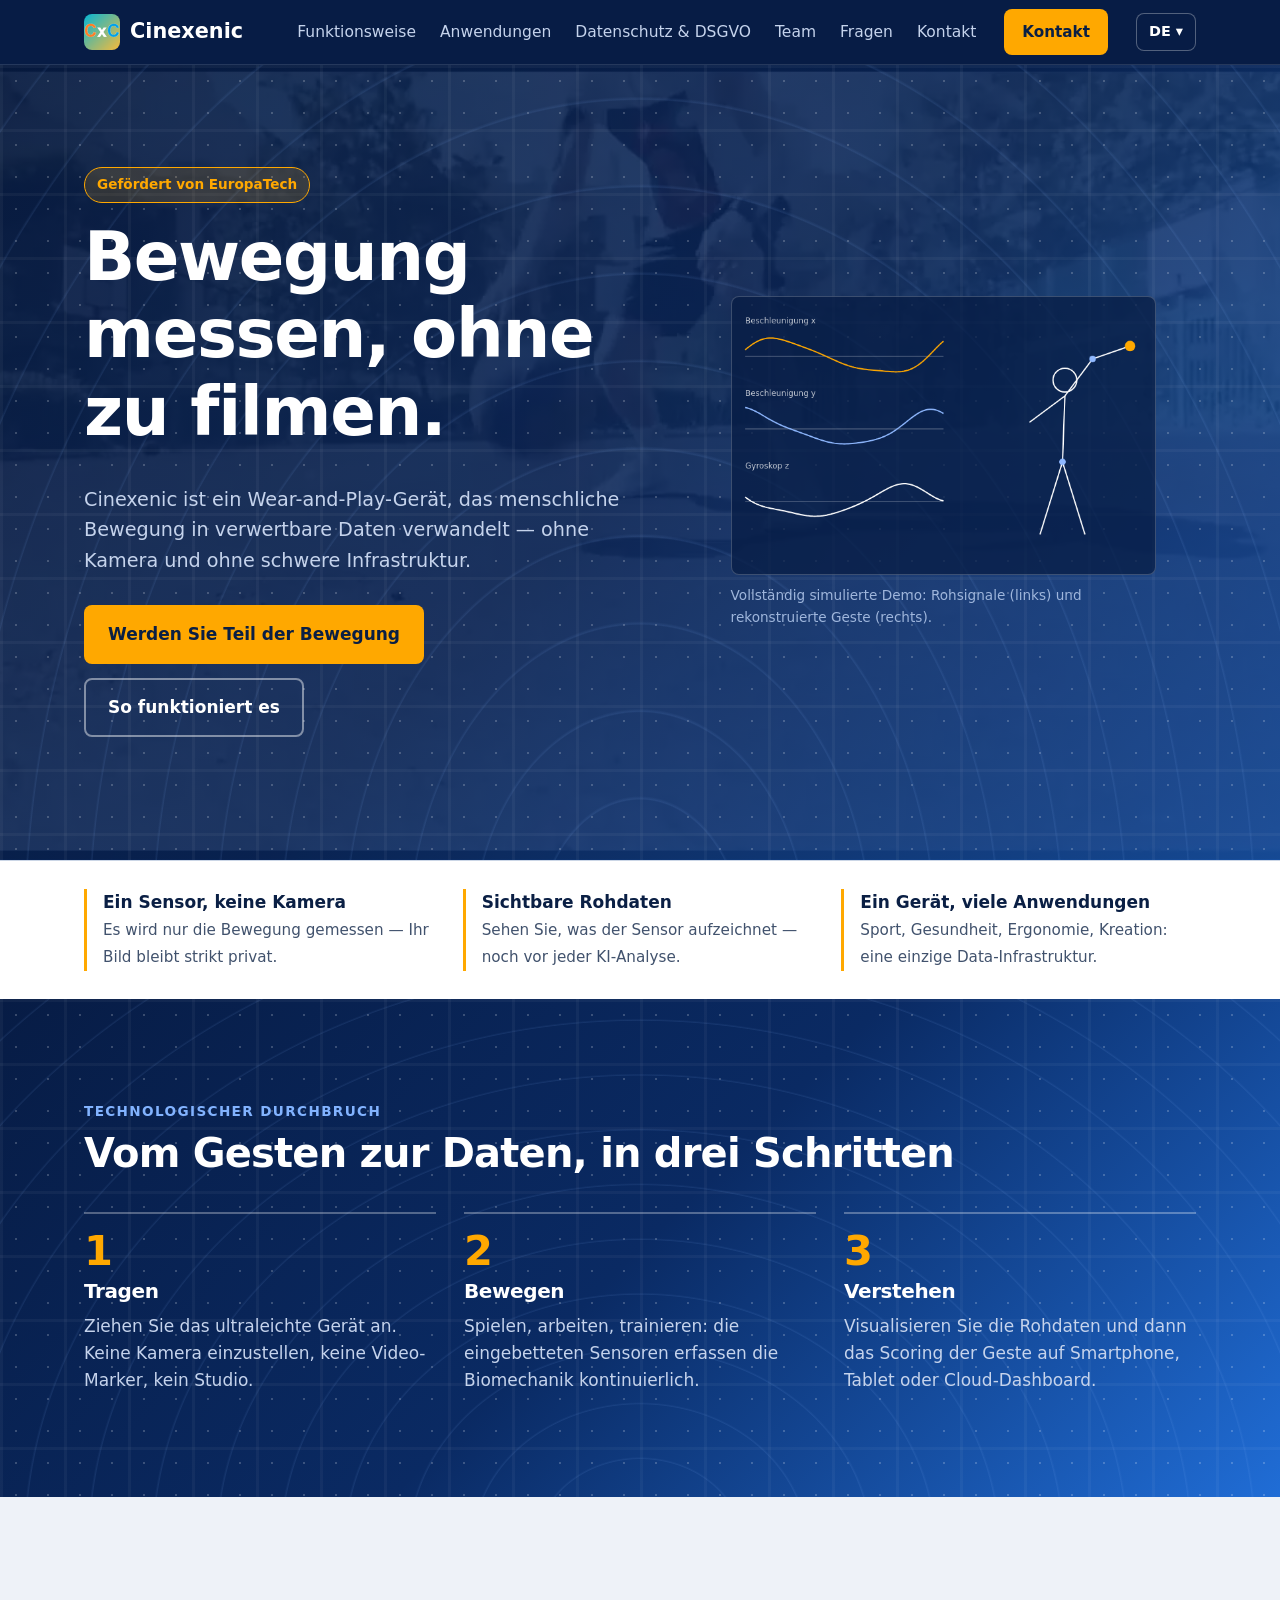
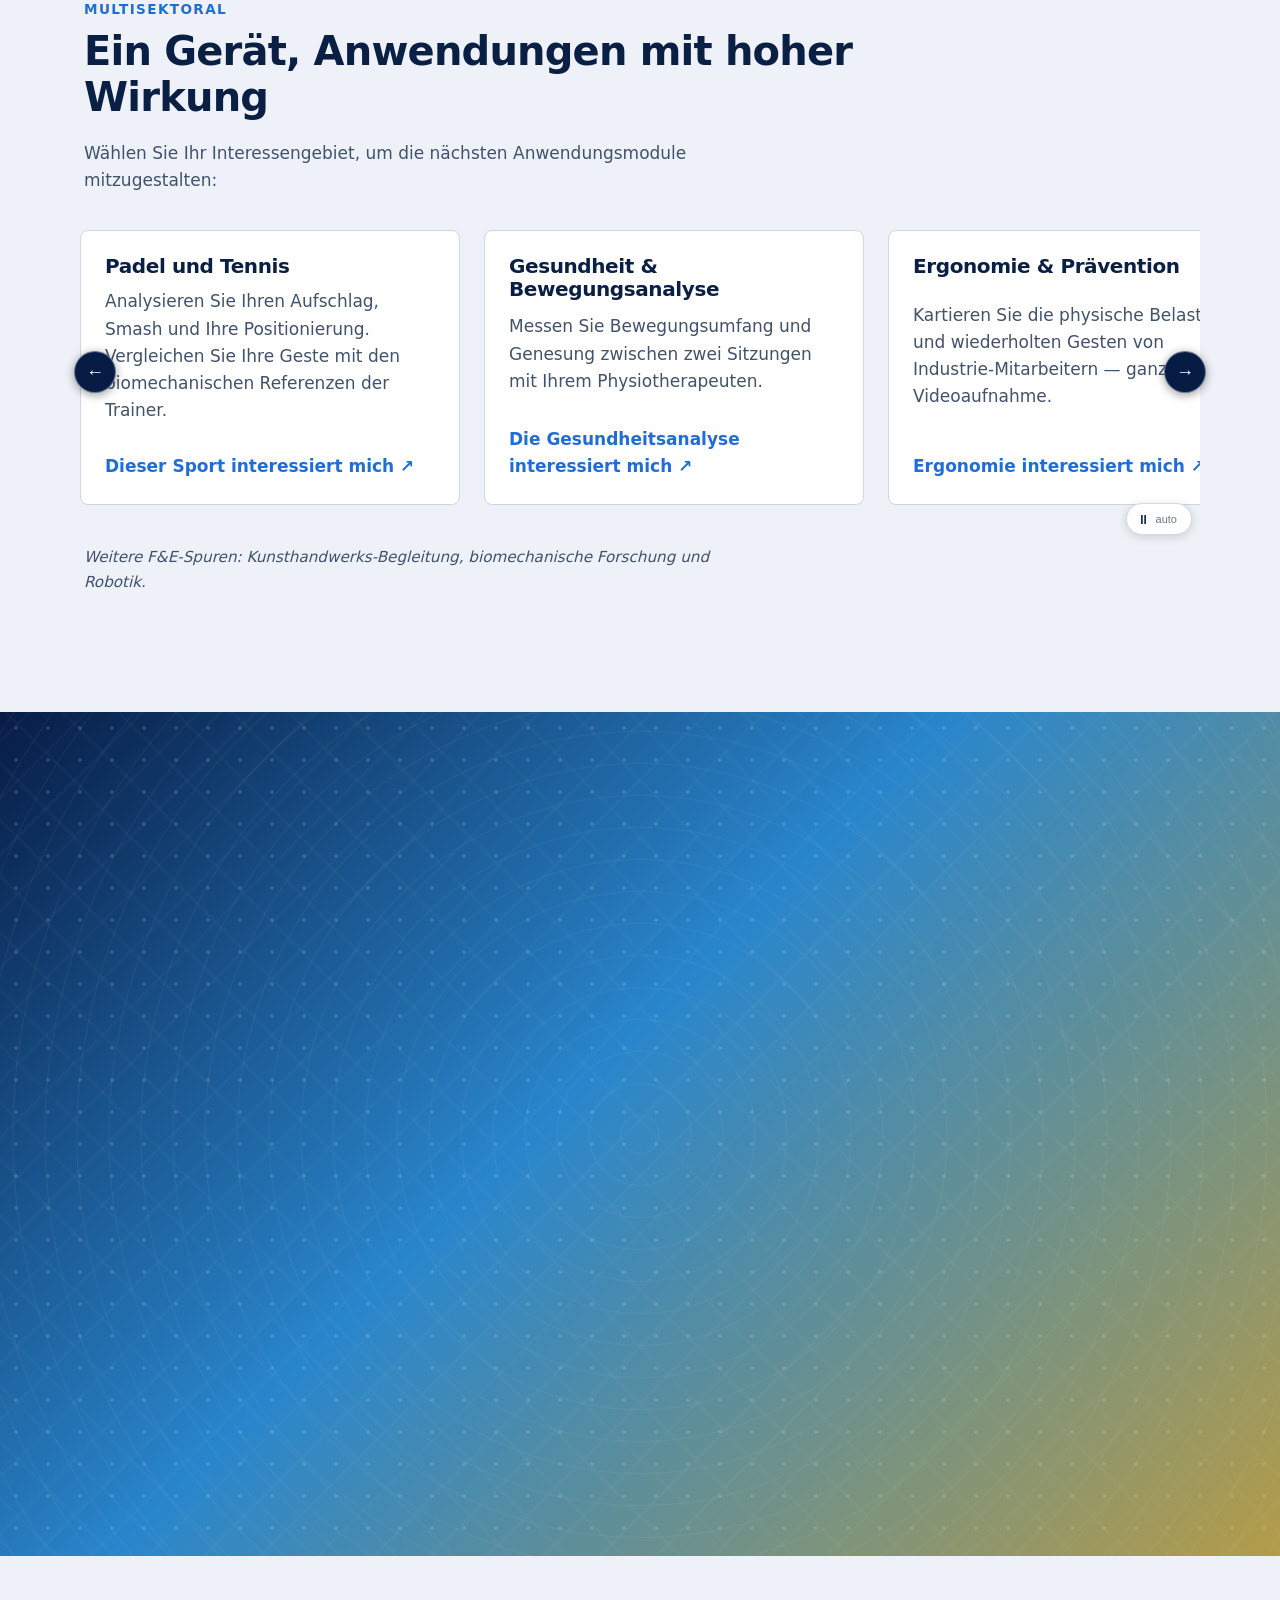
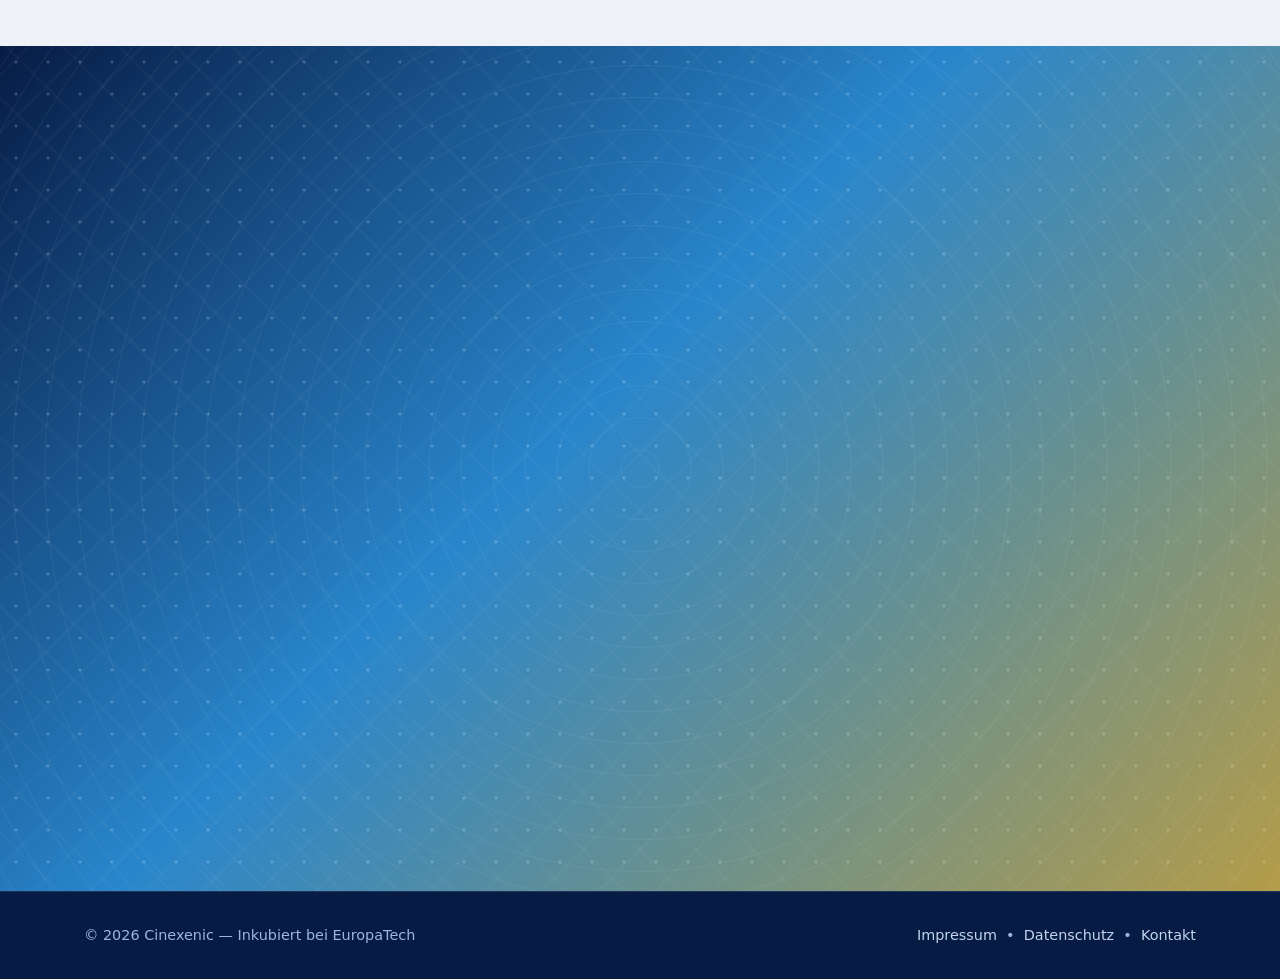
==== commit 82f8fd32: "Add files via upload" ====
--- a/de/index.html
+++ b/de/index.html
@@ -167,6 +167,7 @@
       <a href="#confiance">Datenschutz &amp; DSGVO</a>
       <a href="#equipe">Team</a>
       <a href="#faq">Fragen</a>
+      <a href="#liste-attente" class="nav-contact">Kontakt</a>
     </nav>
     <a class="btn btn-gold nav-cta" href="#liste-attente">Kontakt</a>
     <!-- Sprachauswahl als Dropdown-Menü, ohne JS:
--- a/assets/theme.css
+++ b/assets/theme.css
@@ -360,6 +360,20 @@
   .nav-links.is-open { display: flex; }
   .menu { display: block; }
   .nav-cta { display: none; }
+  /* Contact intégré au menu hamburger (le CTA d'entête est masqué en mobile) :
+     présenté comme bouton doré en bas du menu déroulant. */
+  .nav-links .nav-contact {
+    display: inline-block;
+    margin-top: 6px;
+    padding: 11px 18px;
+    background: var(--orange-primary);
+    color: var(--ink);
+    border-radius: 10px;
+    font-weight: 700;
+    text-align: center;
+    align-self: flex-start;
+  }
+  .nav-links .nav-contact:hover { background: #e59700; color: var(--ink); }
   #scrollToTopBtn { bottom: 20px; right: 20px; width: 42px; height: 42px; }
   .legal-card { padding: 24px; }
 }
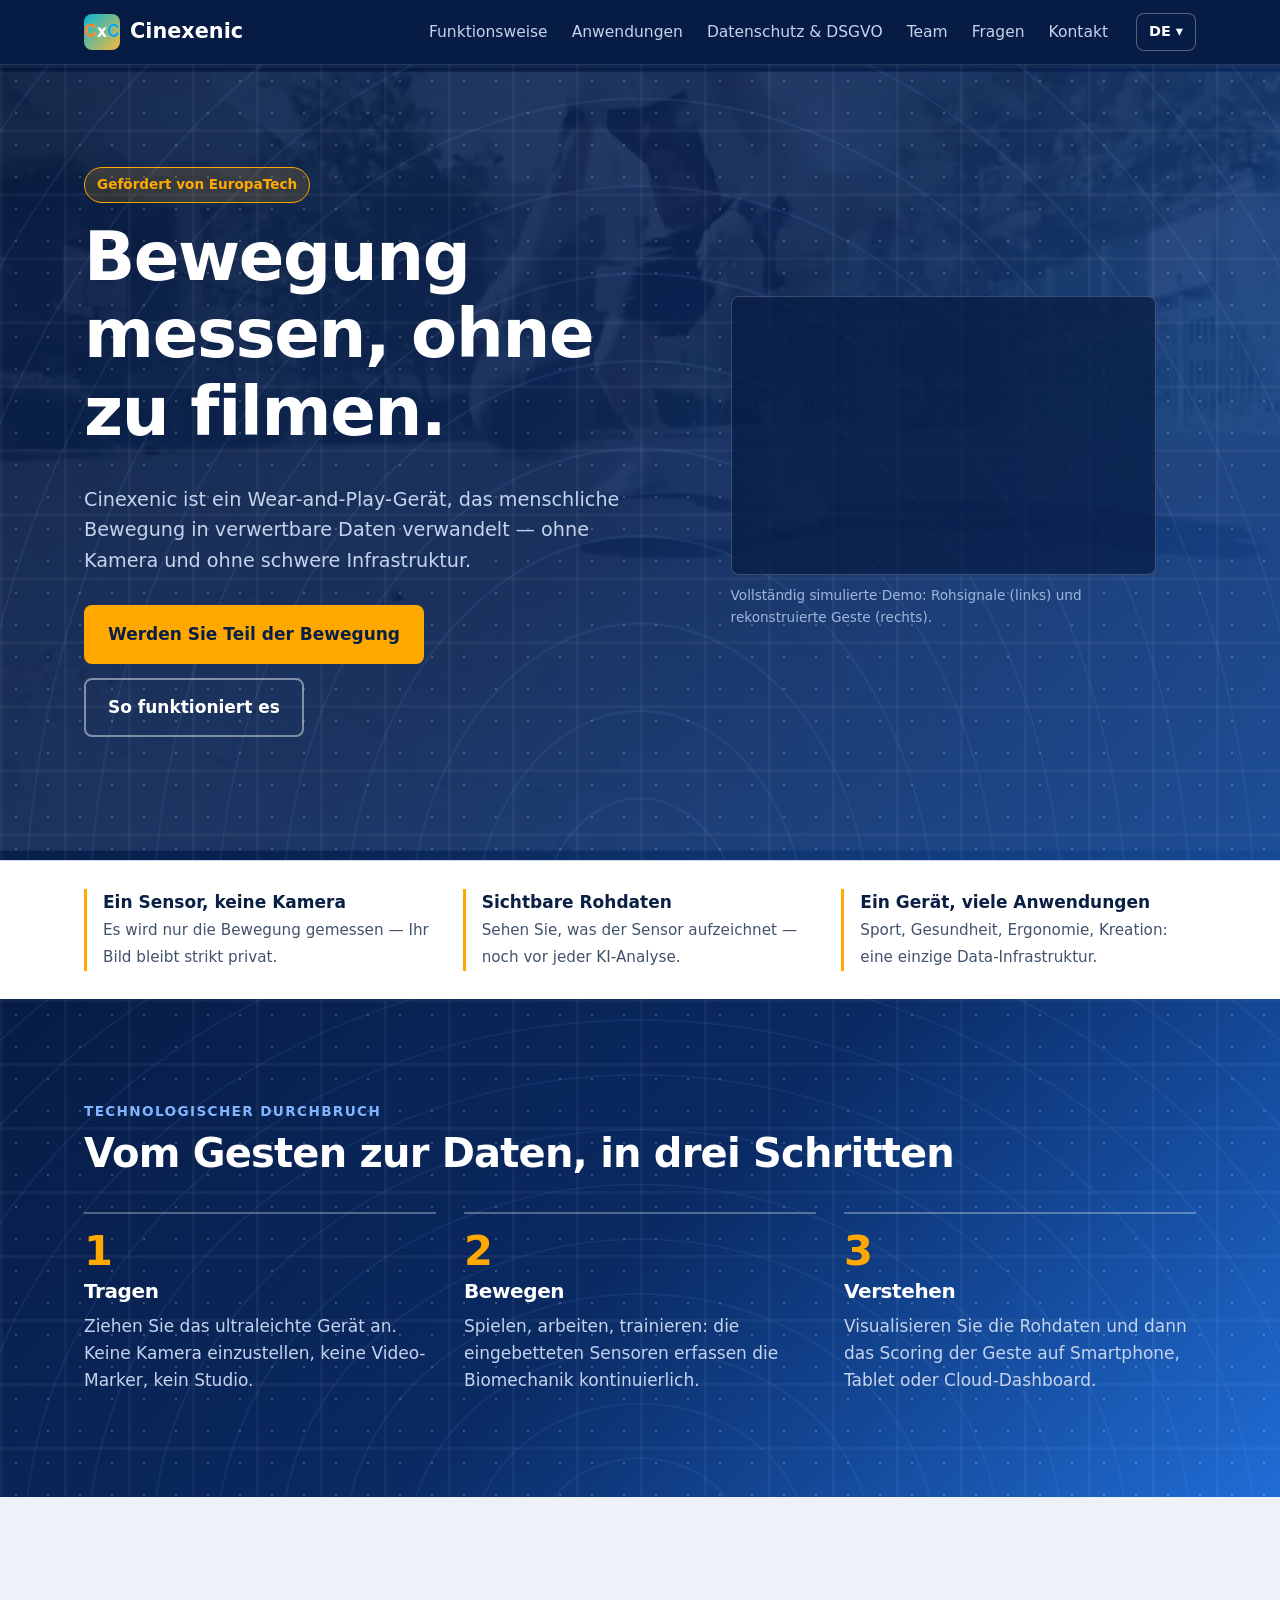
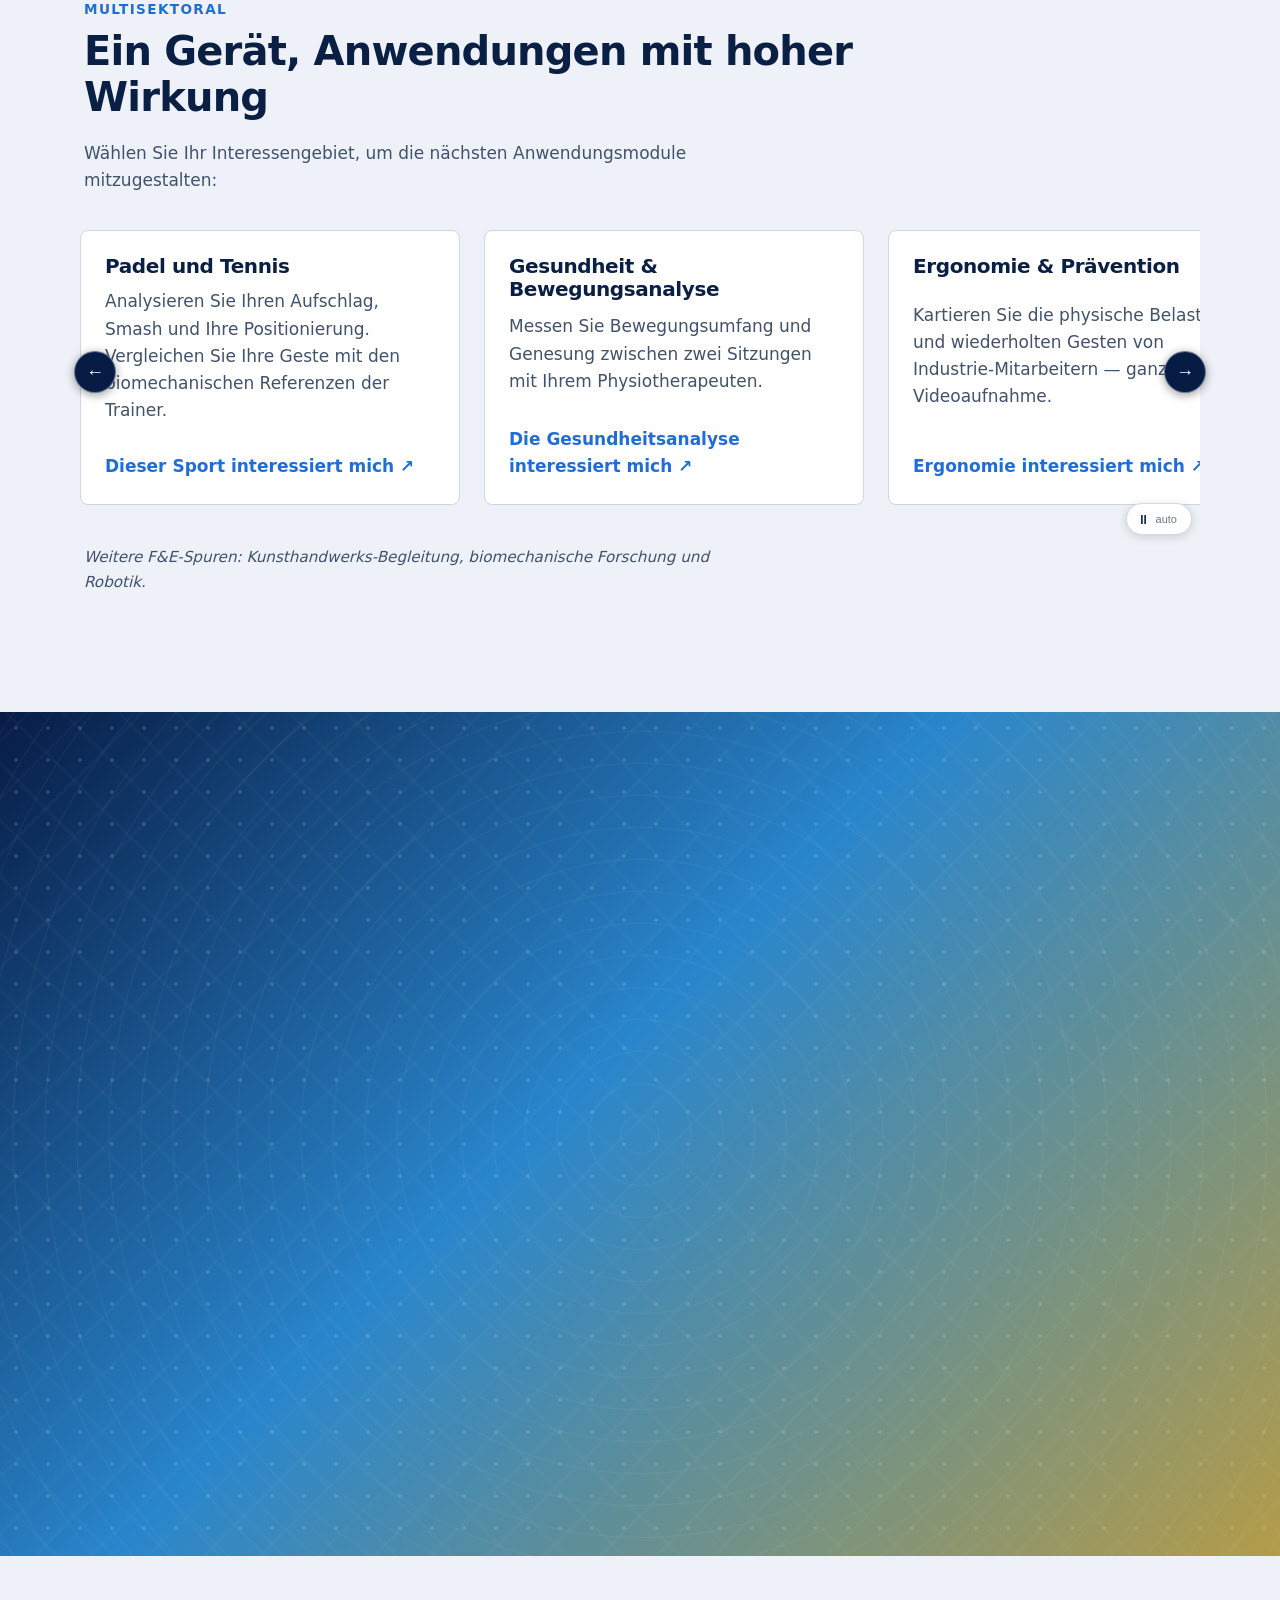
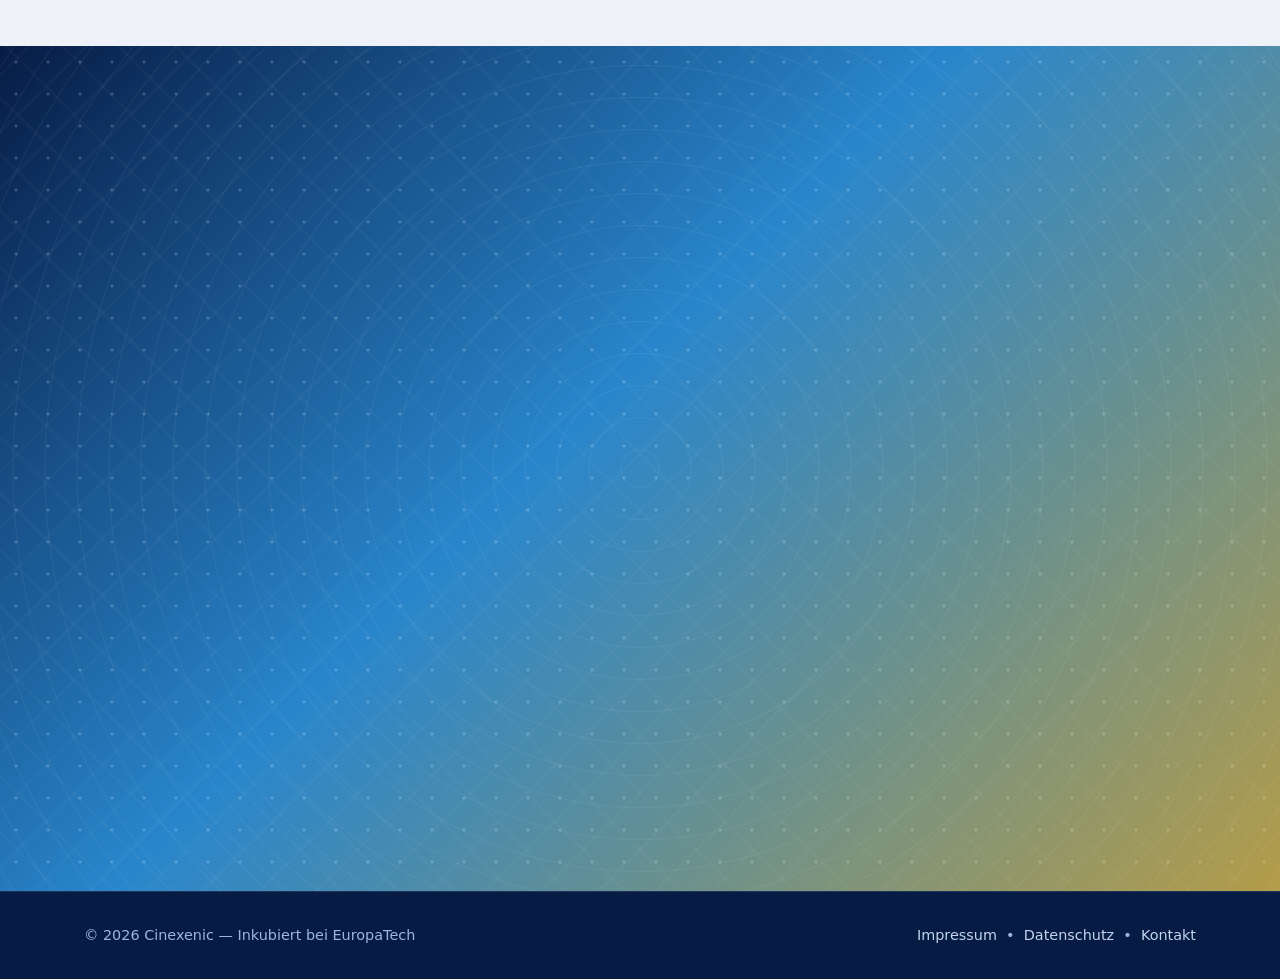
==== commit 17e7ac58: "Add files via upload" ====
--- a/de/index.html
+++ b/de/index.html
@@ -167,9 +167,9 @@
       <a href="#confiance">Datenschutz &amp; DSGVO</a>
       <a href="#equipe">Team</a>
       <a href="#faq">Fragen</a>
-      <a href="#liste-attente" class="nav-contact">Kontakt</a>
+      <a href="#liste-attente" class="nav-contact">Kontakt</a>  
     </nav>
-    <a class="btn btn-gold nav-cta" href="#liste-attente">Kontakt</a>
+<!--   <a class="btn btn-gold nav-cta" href="#liste-attente">Kontakt</a> -->
     <!-- Sprachauswahl als Dropdown-Menü, ohne JS:
          jede Sprache verlinkt hart auf ihre eigene index.html-Datei
          (../index.html FR, ../en/index.html EN, index.html DE). -->
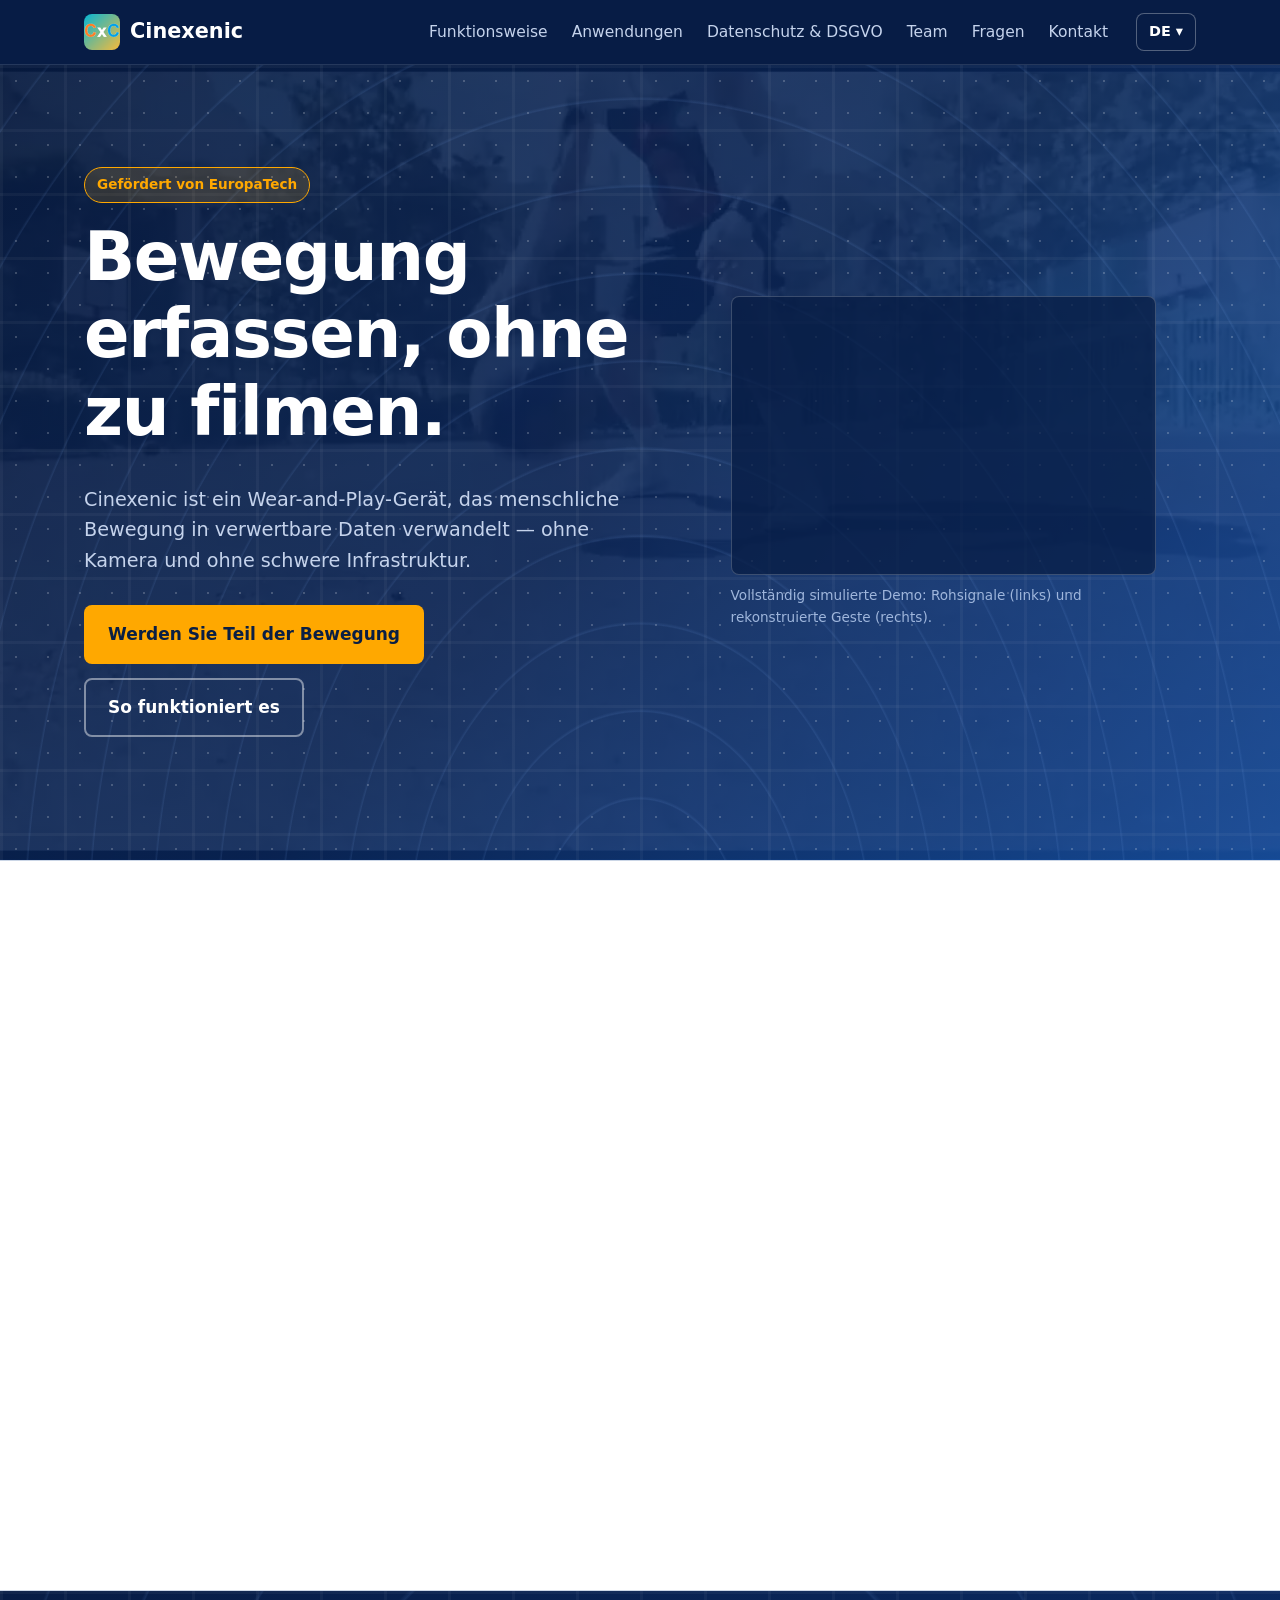
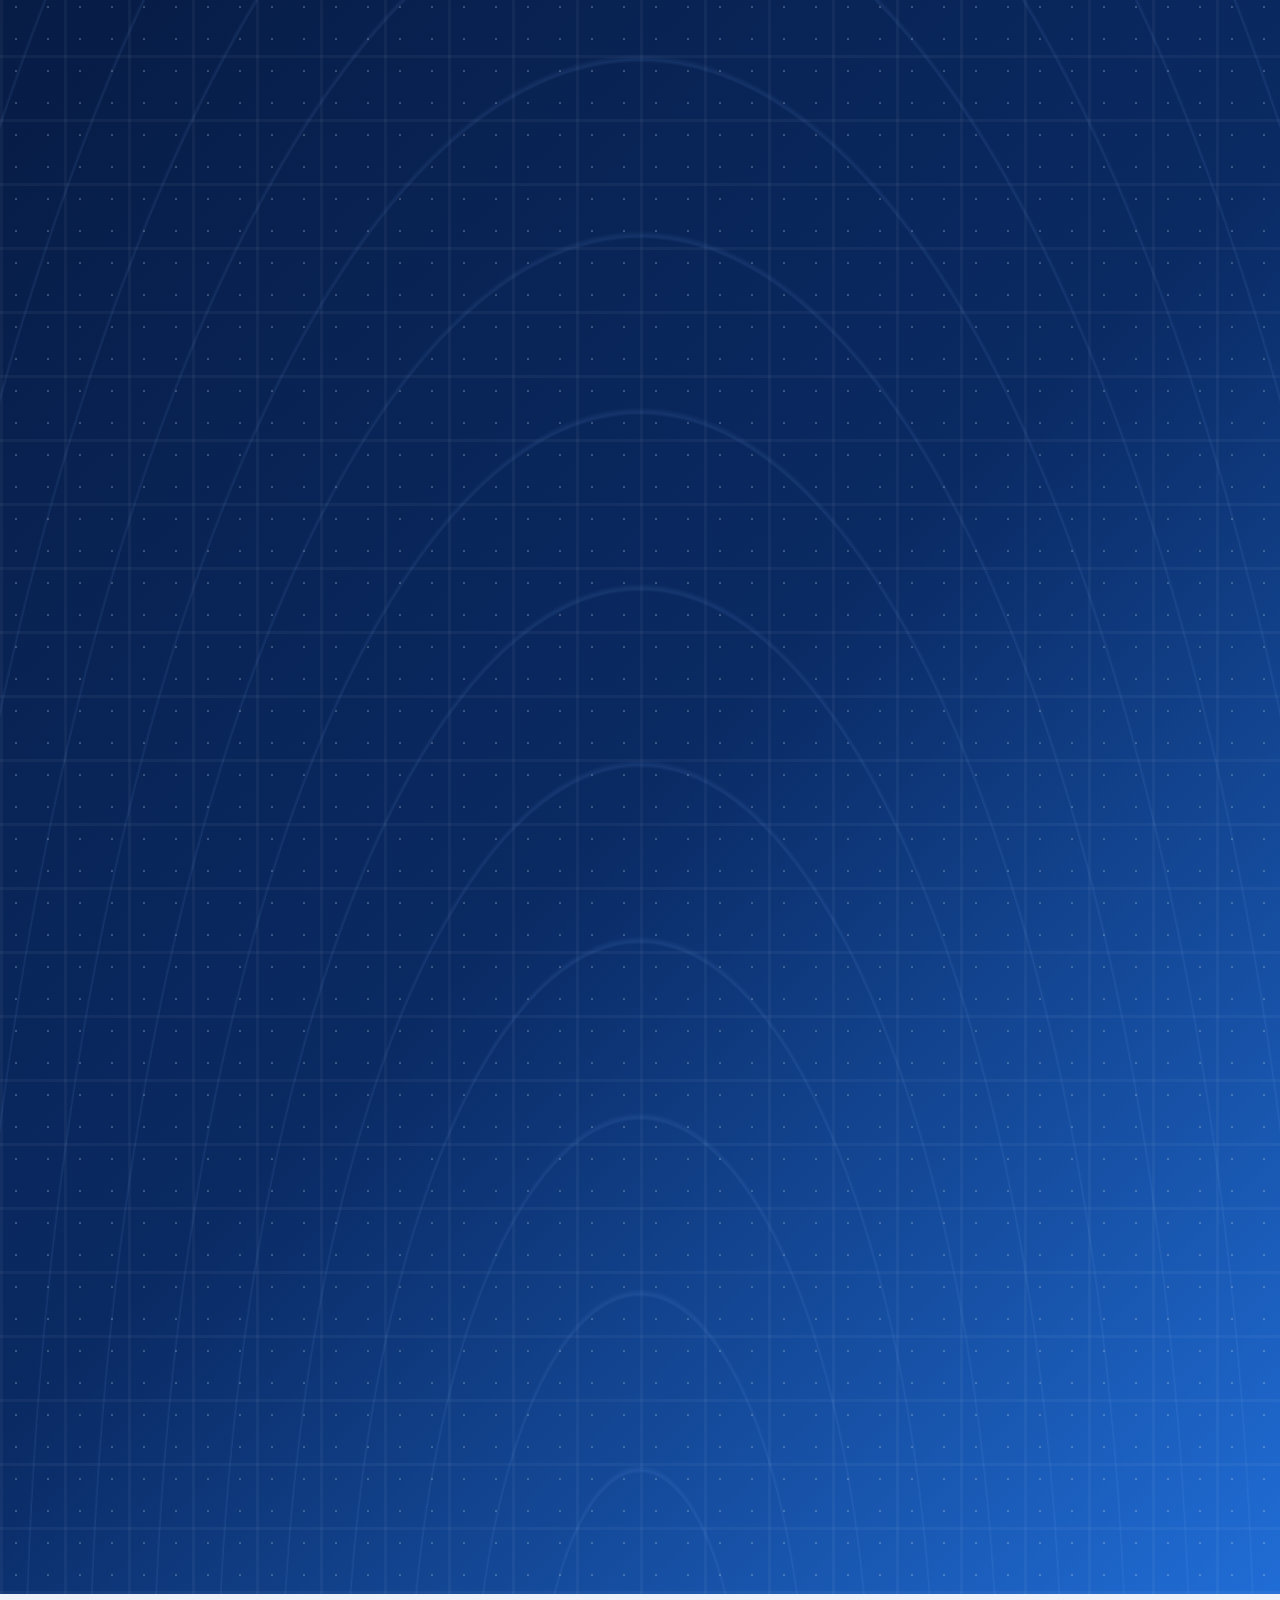
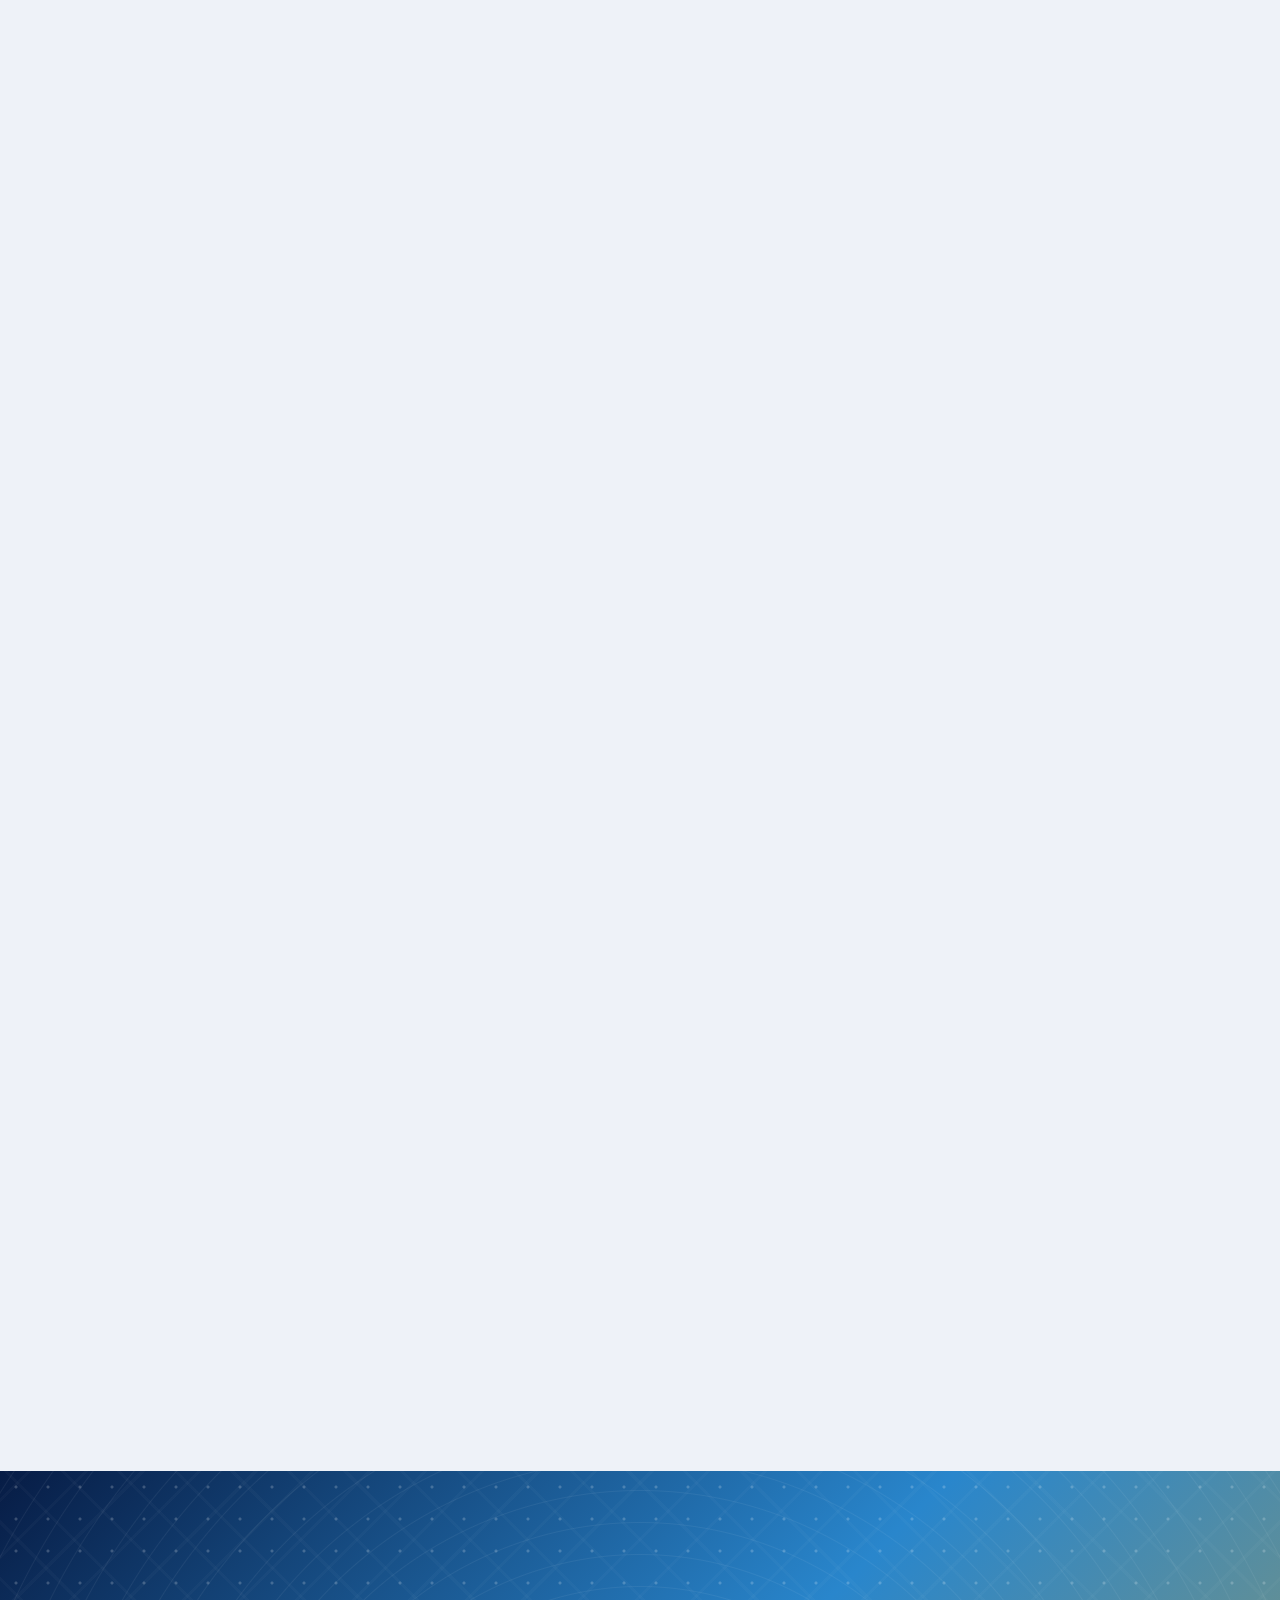
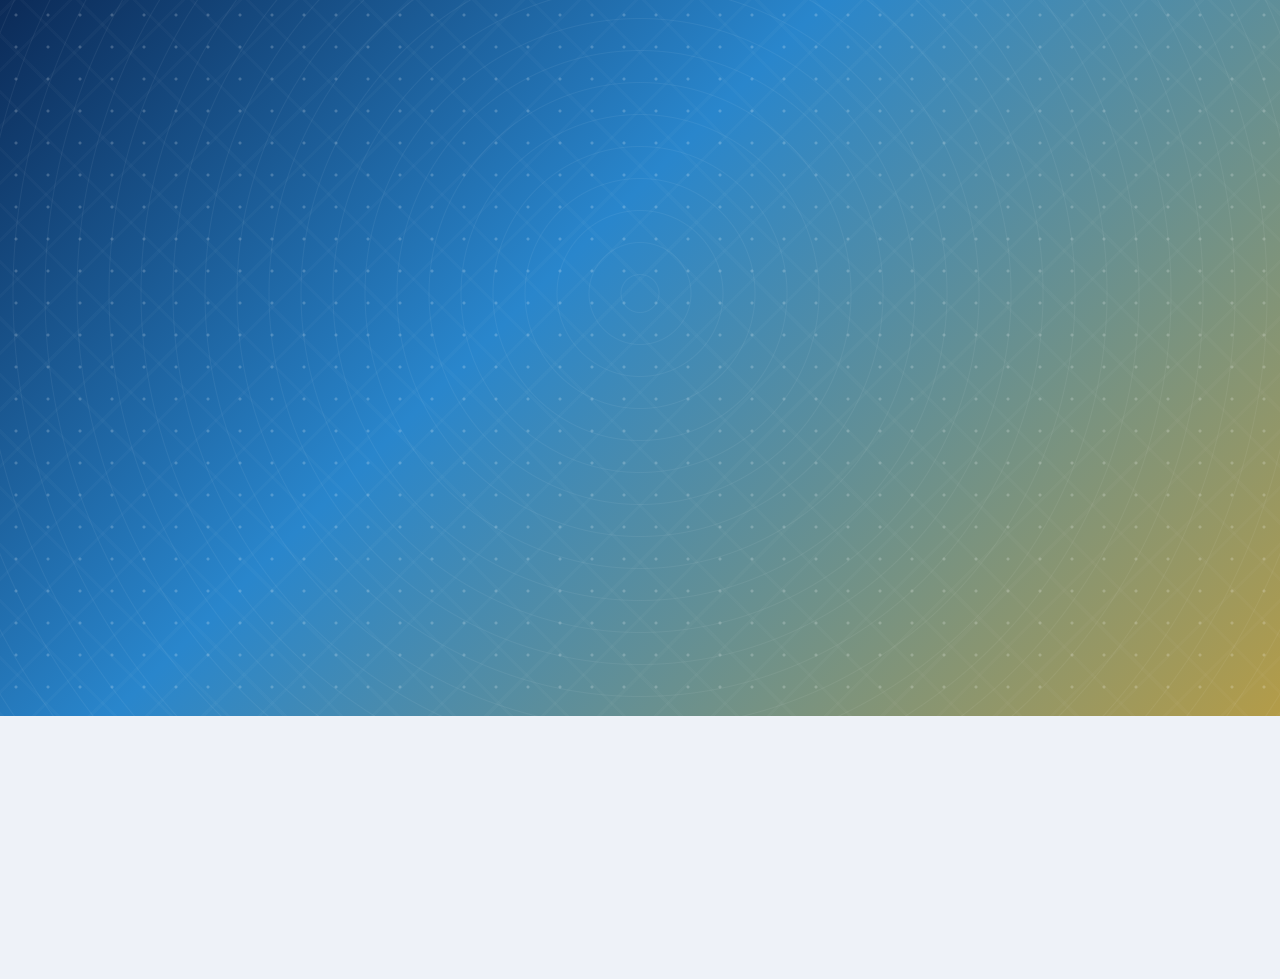
==== commit c5bff342: "Add files via upload" ====
--- a/de/index.html
+++ b/de/index.html
@@ -3,7 +3,7 @@
 <head>
 <meta charset="utf-8">
 <meta name="viewport" content="width=device-width, initial-scale=1">
-<title>Cinexenic: Bewegung messen ohne Kamera | Tragbarer Körper-Sensor</title>
+<title>Cinexenic: Bewegung erfassen ohne Kamera | Tragbarer Körper-Sensor</title>
 <meta name="description" content="Cinexenic ist ein Wear-and-Play-Körpersensor, der menschliche Bewegung in verwertbare Daten verwandelt — ohne Kamera. Werden Sie Teil der Bewegung.">
 <meta name="robots" content="index,follow,max-image-preview:large,max-snippet:-1">
 <meta name="theme-color" content="#071C45">
@@ -32,7 +32,7 @@
 <meta property="og:locale:alternate" content="fr_FR">
 <meta property="og:locale:alternate" content="en_GB">
 <meta property="og:site_name" content="Cinexenic">
-<meta property="og:title" content="Cinexenic: Bewegung messen ohne Kamera">
+<meta property="og:title" content="Cinexenic: Bewegung erfassen ohne Kamera">
 <meta property="og:description" content="Ein tragbares Gerät, das menschliche Bewegung in verwertbare Daten verwandelt — ganz ohne Video-Infrastruktur.">
 <meta property="og:url" content="../">
 <meta property="og:image" content="../og-cover.jpg">
@@ -40,7 +40,7 @@
 <meta property="og:image:height" content="630">
 <meta property="og:image:alt" content="Cinexenic: kamerufreier Körper-Bewegungssensor">
 <meta name="twitter:card" content="summary_large_image">
-<meta name="twitter:title" content="Cinexenic: Bewegung messen ohne Kamera">
+<meta name="twitter:title" content="Cinexenic: Bewegung erfassen ohne Kamera">
 <meta name="twitter:description" content="Ein tragbares Gerät, das menschliche Bewegung in verwertbare Daten verwandelt — ganz ohne Video-Infrastruktur.">
 <meta name="twitter:image" content="../og-cover.jpg">
 
@@ -88,7 +88,7 @@
       "@type": "WebPage",
       "@id": "https://www.cinexenic.example/de/#webpage",
       "url": "https://www.cinexenic.example/de/",
-      "name": "Cinexenic: Bewegung messen ohne Kamera | Tragbarer Körper-Sensor",
+      "name": "Cinexenic: Bewegung erfassen ohne Kamera | Tragbarer Körper-Sensor",
       "inLanguage": "de-DE",
       "dateModified": "2026-10-18",
       "isPartOf": { "@id": "https://www.cinexenic.example/#website" },
@@ -167,7 +167,7 @@
       <a href="#confiance">Datenschutz &amp; DSGVO</a>
       <a href="#equipe">Team</a>
       <a href="#faq">Fragen</a>
-      <a href="#liste-attente" class="nav-contact">Kontakt</a>  
+      <a href="#liste-attente">Kontakt</a>  
     </nav>
 <!--   <a class="btn btn-gold nav-cta" href="#liste-attente">Kontakt</a> -->
     <!-- Sprachauswahl als Dropdown-Menü, ohne JS:
@@ -195,7 +195,7 @@
     <div class="wrap hero-grid hero-content">
       <div>
         <span class="badge">Gefördert von EuropaTech</span>
-        <h1>Bewegung messen, ohne zu filmen.</h1>
+        <h1>Bewegung erfassen, ohne zu filmen.</h1>
         <p class="lead">Cinexenic ist ein Wear-and-Play-Gerät, das menschliche Bewegung in verwertbare Daten verwandelt — ohne Kamera und ohne schwere Infrastruktur.</p>
         <div class="actions">
           <a class="btn btn-gold" href="#liste-attente">Werden Sie Teil der Bewegung</a>
@@ -212,7 +212,7 @@
   <section class="facts section-light" aria-label="Grundsätze des Geräts">
     <div class="wrap">
       <ul>
-        <li><strong>Ein Sensor, keine Kamera</strong><span>Es wird nur die Bewegung gemessen — Ihr Bild bleibt strikt privat.</span></li>
+        <li><strong>Ein Sensor, keine Kamera</strong><span>Es wird nur die Bewegung erfasst — Ihr Bild bleibt strikt privat.</span></li>
         <li><strong>Sichtbare Rohdaten</strong><span>Sehen Sie, was der Sensor aufzeichnet — noch vor jeder KI-Analyse.</span></li>
         <li><strong>Ein Gerät, viele Anwendungen</strong><span>Sport, Gesundheit, Ergonomie, Kreation: eine einzige Data-Infrastruktur.</span></li>
       </ul>
@@ -252,7 +252,7 @@
           </div>
           <div class="usage">
             <h3>Gesundheit &amp; Bewegungsanalyse</h3>
-            <p>Messen Sie Bewegungsumfang und Genesung zwischen zwei Sitzungen mit Ihrem Physiotherapeuten.</p>
+            <p>Erfassen Sie Bewegungsumfang und Genesung zwischen zwei Sitzungen mit Ihrem Physiotherapeuten.</p>
             <a href="#liste-attente" data-usage="suivi-geste">Die Gesundheitsanalyse interessiert mich ↗</a>
           </div>
           <div class="usage">
@@ -284,7 +284,7 @@
   <section id="confiance" class="section-orange-gradient">
     <div class="wrap">
       <div class="kicker">Privacy by Design</div>
-      <h2>Messen ohne Filmen ist eine Designentscheidung</h2>
+      <h2>Erfassen ohne Filmen ist eine Designentscheidung</h2>
       <p>Eine Bewegung ist eine sensible personenbezogene Daten. Wir behandeln die Achtung der Privatsphäre als grundlegende Produktfunktion.</p>
       <div class="principles">
         <div>
@@ -384,7 +384,7 @@
           <input type="checkbox" name="consent" required>
           <span>Ich bin damit einverstanden, wegen Cinexenic kontaktiert zu werden.</span>
         </label>
-        <button class="btn btn-gold" type="submit">Werden Sie Teil der Bewegung</button>
+        <button class="btn btn-gold" type="submit">Erfahren Sie jetzt</button>
       </form>
     </div>
   </section>
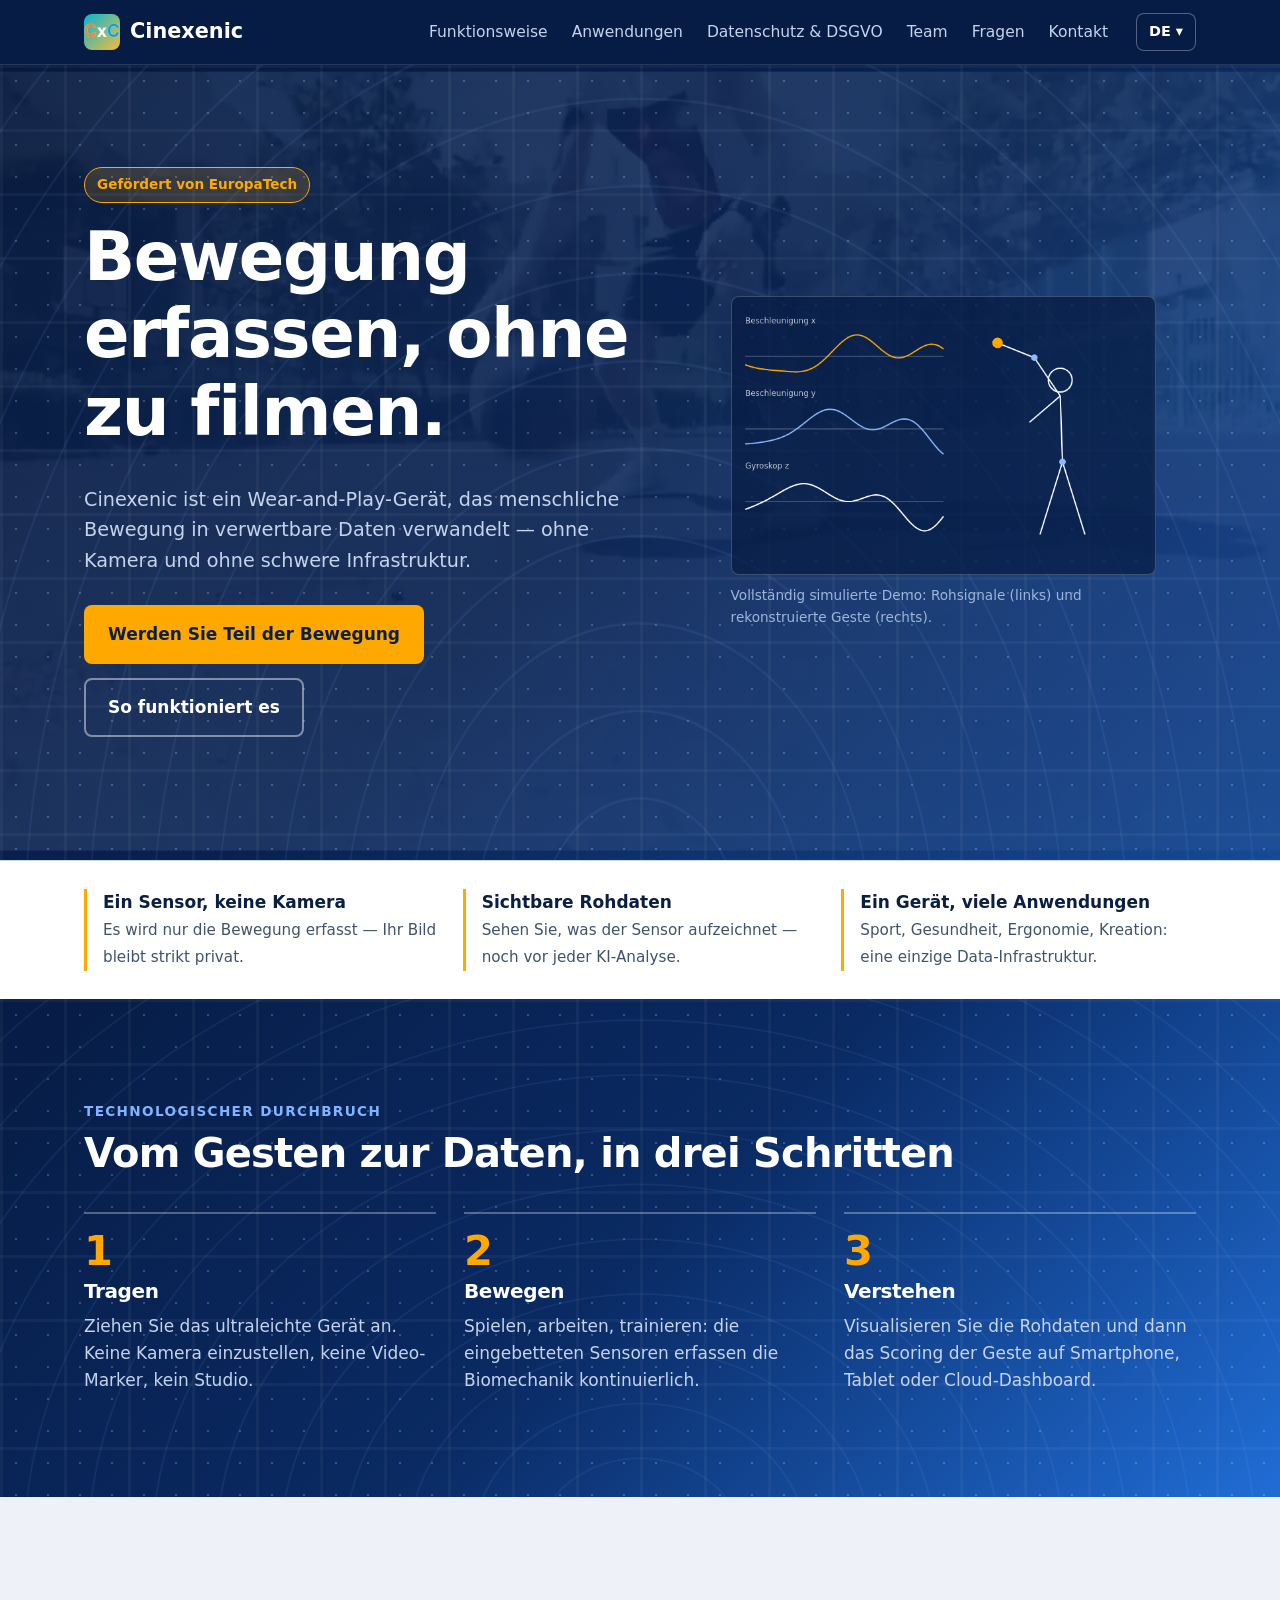
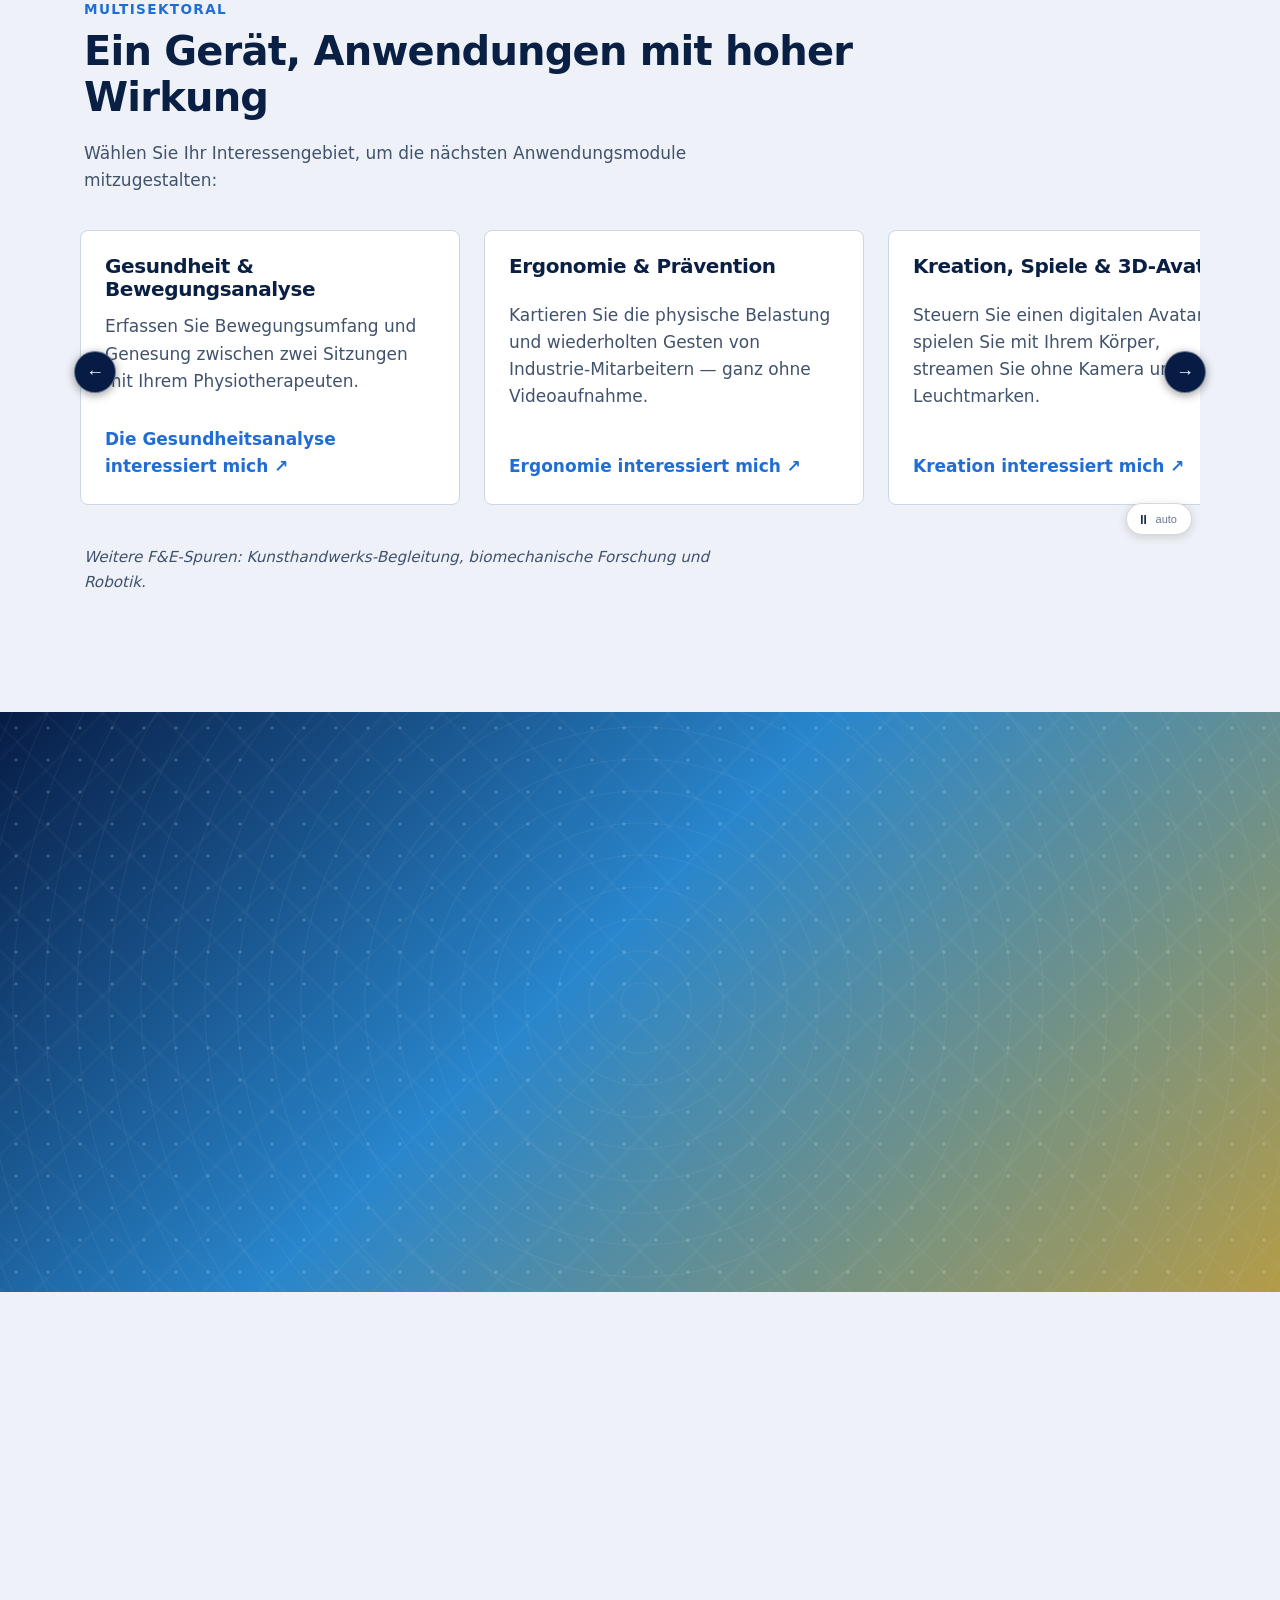
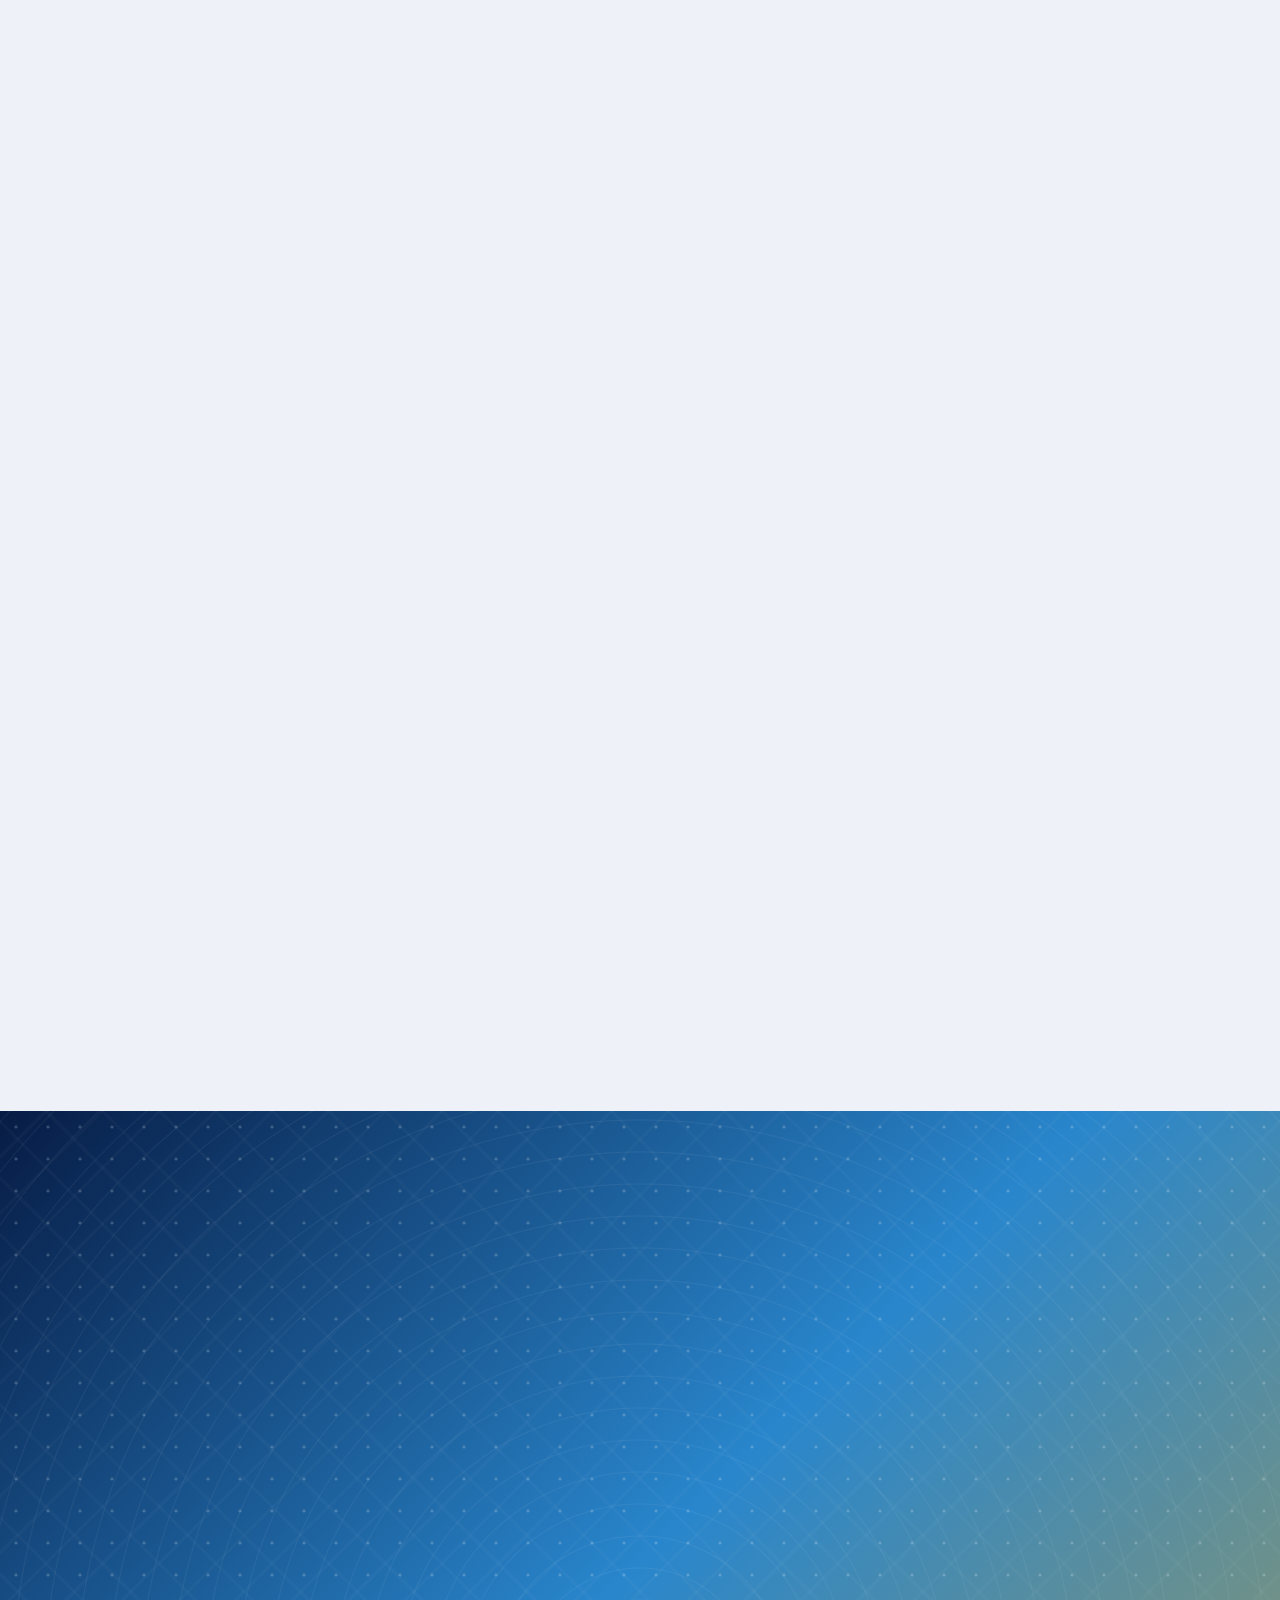
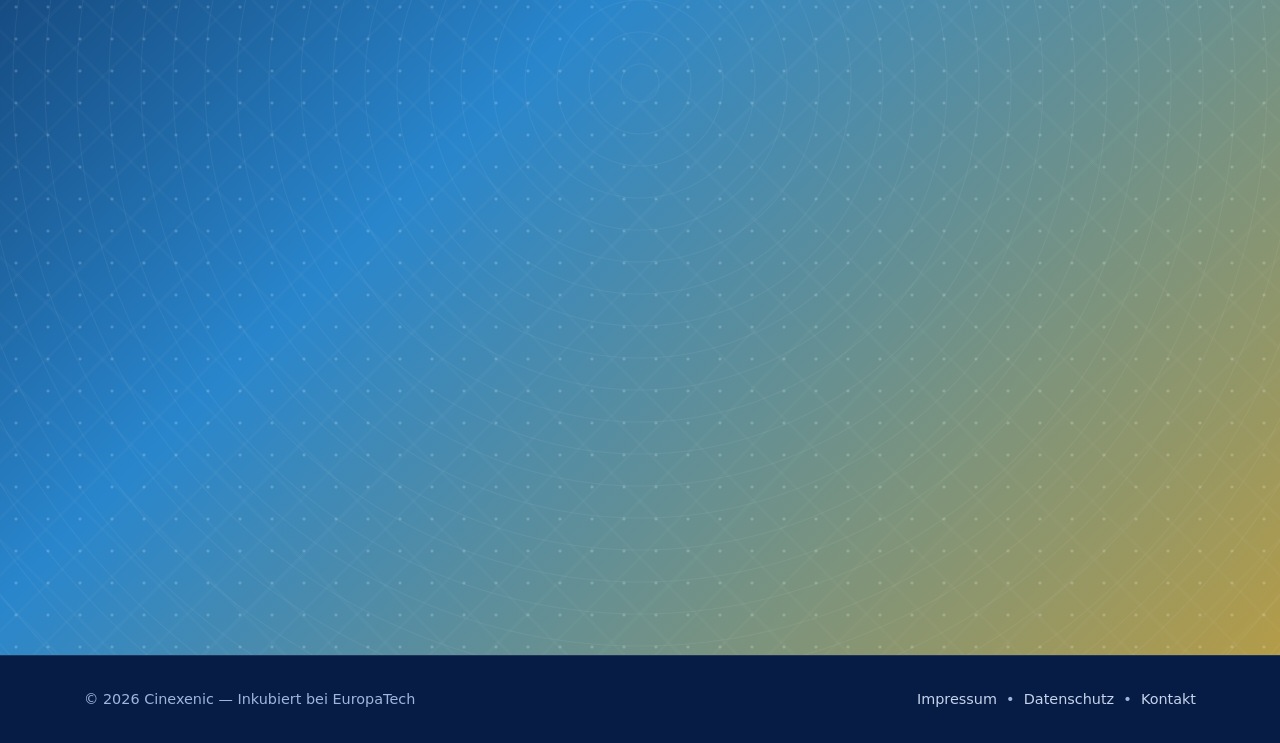
==== commit ebf6bc0c: "Add files via upload" ====
--- a/de/index.html
+++ b/de/index.html
@@ -46,10 +46,93 @@
 
 <!-- Sicherheit (X-Content-Type-Options: serverseitig als HTTP-Header konfigurieren) -->
 <meta name="referrer" content="strict-origin-when-cross-origin">
-<meta http-equiv="Content-Security-Policy" content="default-src 'self'; script-src 'self'; style-src 'self'; img-src 'self' data:; media-src 'self'; font-src 'self'; connect-src 'self'; base-uri 'self'; form-action 'self' https://formspree.io; object-src 'none'">
+<!-- WARTUNG CSP: 'unsafe-inline' ist erforderlich, solange CSS und JS des Formulars inline eingebettet sind.
+     Falls diese Blöcke in externe Dateien ausgelagert werden, 'unsafe-inline' entfernen. -->
+<meta http-equiv="Content-Security-Policy" content="default-src 'self'; script-src 'self' 'unsafe-inline'; style-src 'self' 'unsafe-inline'; img-src 'self' data:; media-src 'self'; font-src 'self'; connect-src 'self'; base-uri 'self'; form-action 'self' https://formspree.io; object-src 'none'">
 
 <!-- Gemeinsames Stylesheet (Assets liegen in der Website-Wurzel) -->
 <link rel="stylesheet" href="../assets/theme.css">
+
+<!-- =========================================================================
+     WARTUNG — STYLES FÜR DAS QUALIFIZIERUNGSFORMULAR (#qualificationForm)
+     ========================================================================= -->
+<style>
+/* Unsichtbare Anti-Bot-Falle (Honeypot) außerhalb des sichtbaren Bereichs */
+.hp{
+    position:absolute;
+    left:-9999px;
+}
+
+#qualificationForm{
+
+    max-width:700px;
+    margin:auto;
+
+    display:flex;
+    flex-direction:column;
+
+    gap:20px;
+}
+
+/* Schließt Checkboxen aus, um deren native Ausrichtung beizubehalten */
+#qualificationForm input:not([type="checkbox"]),
+#qualificationForm textarea,
+#qualificationForm select{
+
+    width:100%;
+    padding:12px;
+
+    box-sizing:border-box;
+}
+
+#submitBtn{
+
+    padding:14px;
+
+    cursor:pointer;
+}
+
+#submitBtn:disabled{
+
+    opacity:.5;
+    cursor:not-allowed;
+}
+
+#timerBox{
+
+    font-weight:bold;
+    color:#ff6600;
+}
+
+/* Menschliche Prüfung in gut sichtbarem Blau hervorgehoben */
+.human-check{
+
+    background:#EFF6FF;
+    color:#071C45;
+    border:2px solid #2563EB;
+    padding:15px;
+
+    border-radius:8px;
+}
+
+/* Fragetext in kräftigem Blau für sofortige Lesbarkeit */
+#captchaQuestion{
+
+    margin:0 0 10px;
+    color:#1D4ED8;
+    font-weight:bold;
+    font-size:1.05rem;
+}
+
+/* Blauer Rahmen um das Antwortfeld zur besseren Sichtbarkeit */
+#captchaAnswer{
+
+    border:2px solid #2563EB;
+    background:#FFFFFF;
+    color:#071C45;
+    font-weight:bold;
+}
+</style>
 
 <!-- Strukturierte Daten: Schema.org
      ⚠️ LOKALER MODUS: JSON-LD ist deaktiviert (@id-Werte erfordern stabile
@@ -364,27 +447,120 @@
         <h2>Werden Sie Teil der Bewegung</h2>
         <p>Werden Sie über die Öffnung der Vorbestellungen informiert und gestalten Sie die ersten Anwendungsmodule mit.</p>
       </div>
-      <form action="https://formspree.io/f/VOTRE_ID" method="post">
-        <label><span>E-Mail-Adresse</span>
-          <input type="email" name="email" required maxlength="254" autocomplete="email" placeholder="ihre.email@domaine.com">
+
+      <!-- =====================================================================
+           WARTUNG — QUALIFIZIERUNGSFORMULAR (FORMSPREE + GITHUB PAGES)
+           - VOTRE_ID durch die tatsächliche Formspree-Formular-ID ersetzen.
+           - Jedes Feld mit dem Attribut `name` wird an Formspree übermittelt.
+           ===================================================================== -->
+      <form id="qualificationForm"
+            action="https://formspree.io/f/VOTRE_ID"
+            method="POST">
+
+        <!-- Betreff der Benachrichtigungs-E-Mail in Formspree -->
+        <input type="hidden"
+               name="_subject"
+               value="Neuer Lead Cinexenic (DE)">
+
+        <!-- Honeypot: muss leer bleiben; wird nur von automatisierten Bots ausgefüllt -->
+        <div class="hp">
+          <label>
+            Nicht ausfüllen
+            <input type="text"
+                   name="website"
+                   tabindex="-1"
+                   autocomplete="off">
+          </label>
+        </div>
+
+        <h2>Gestalten wir Cinexenic gemeinsam</h2>
+
+        <!-- Anti-Bot-Countdown, wird per JavaScript heruntergezählt -->
+        <div id="timerBox">
+          Mindestwartezeit vor dem Absenden: 30 Sekunden
+        </div>
+
+        <label>
+          Geschäftliche E-Mail-Adresse *
+          <input type="email"
+                 id="email"
+                 name="email"
+                 required
+                 maxlength="254">
         </label>
-        <label><span>Anwendung, die Sie interessiert</span>
-          <select name="usage" id="usage">
-            <option value="sport-raquette">Padel oder Tennis</option>
-            <option value="suivi-geste">Gesundheit &amp; Bewegungsanalyse</option>
-            <option value="ergonomie-tms">Ergonomie &amp; Prävention</option>
-            <option value="creation-vr">Kreation, Spiele &amp; VR</option>
-            <option value="autre">Andere maßgeschneiderte Anwendung</option>
+
+        <label>
+          Sie sind:
+          <select name="persona" required>
+            <option value="">Bitte auswählen</option>
+            <option>Sportler/in</option>
+            <option>Sporttrainer/in</option>
+            <option>Physiotherapeut/in</option>
+            <option>HSE-Verantwortliche/r</option>
+            <option>Innovationsmanager/in</option>
+            <option>Forscher/in</option>
+            <option>XR-Entwickler/in</option>
+            <option>Investor/in</option>
+            <option>Sonstiges</option>
           </select>
         </label>
-        <div class="hp" aria-hidden="true">
-          <label>Nicht ausfüllen<input type="text" name="website" tabindex="-1" autocomplete="off"></label>
-        </div>
+
+        <!-- Hauptbereich: bei Bedarf weitere <option>-Einträge ergänzen oder umbenennen -->
+        <label>
+          Hauptbereich
+          <select name="secteur">
+            <option>Sport</option>
+            <option>Gesundheit</option>
+            <option>Industrie</option>
+            <option>Forschung</option>
+            <option>XR / Gaming</option>
+            <option>Sonstiges</option>
+          </select>
+        </label>
+
+        <label>
+          Geschätztes Budget
+          <select name="budget">
+            <option>-100 €</option>
+            <option>100-500 €</option>
+            <option>500-2000 €</option>
+            <option>2000-10000 €</option>
+            <option>10000+ €</option>
+          </select>
+        </label>
+
+        <label>
+          Teilnahme an einem Pilotprojekt?
+          <select name="pilot">
+            <option>Ja</option>
+            <option>Vielleicht</option>
+            <option>Nein</option>
+          </select>
+        </label>
+
+        <!-- Menschliche Prüfung: Rechenaufgabe und Formulierung werden dynamisch per JS erzeugt -->
+        <div class="human-check">
+          <p id="captchaQuestion"></p>
+          <input type="number"
+                 id="captchaAnswer"
+                 required
+                 placeholder="Ihre Antwort">
+        </div>
+
         <label class="check">
-          <input type="checkbox" name="consent" required>
-          <span>Ich bin damit einverstanden, wegen Cinexenic kontaktiert zu werden.</span>
+          <input type="checkbox"
+                 required>
+          Ich bin damit einverstanden, von Cinexenic
+          kontaktiert zu werden.
         </label>
-        <button class="btn btn-gold" type="submit">Erfahren Sie jetzt</button>
+
+        <button type="submit"
+                id="submitBtn"
+                class="btn btn-gold"
+                disabled>
+          Absenden
+        </button>
+
       </form>
     </div>
   </section>
@@ -405,5 +581,291 @@
 </button>
 <script src="../assets/common.js" defer></script>
 <script src="../assets/home.js" defer></script>
+
+<!-- =========================================================================
+     WARTUNG — ANTI-SPAM-SKRIPT, VALIDIERUNG & LOKALE SPEICHERUNG
+     ========================================================================= -->
+<script>
+const form =
+document.getElementById(
+    "qualificationForm"
+);
+
+const submitBtn =
+document.getElementById(
+    "submitBtn"
+);
+
+const timerBox =
+document.getElementById(
+    "timerBox"
+);
+
+// Zeitstempel beim Laden der Seite zur Prüfung der Mindestausfüllzeit
+const startedAt =
+Date.now();
+
+/* ------------------------------------------------------------
+   ANTI-SPAM NR. 1
+   MINDESTWARTEZEIT (`countdown` anpassen, um die Dauer in Sekunden zu ändern)
+   ------------------------------------------------------------ */
+
+let countdown = 30;
+
+const timer =
+setInterval(() => {
+
+    countdown--;
+
+    timerBox.textContent =
+       `Mindestwartezeit vor dem Absenden: ${countdown}s`;
+
+    if(countdown <= 0){
+
+        clearInterval(timer);
+
+        timerBox.textContent =
+            "Sie können das Formular jetzt absenden.";
+
+        timerBox.style.color =
+            "green";
+
+        submitBtn.disabled =
+            false;
+    }
+
+},1000);
+
+/* ------------------------------------------------------------
+   ANTI-SPAM NR. 2
+   MENSCHLICHE PRÜFUNG (Rechenart und Formulierung zufällig generiert)
+   ------------------------------------------------------------ */
+
+// Zufällige Auswahl der Rechenart: Addition (+), Subtraktion (-) oder Multiplikation (×)
+const operationIndex =
+Math.floor(Math.random()*3);
+
+let a =
+Math.floor(Math.random()*10)+1;
+
+let b =
+Math.floor(Math.random()*10)+1;
+
+let symbol = "+";
+let expected = 0;
+
+if(operationIndex === 0){
+
+    symbol = "+";
+    expected = a + b;
+
+}else if(operationIndex === 1){
+
+    // Stellt ein positives oder nullwertiges Ergebnis sicher (keine negativen Zahlen)
+    if(a < b){
+
+        const temp = a;
+        a = b;
+        b = temp;
+    }
+
+    symbol = "-";
+    expected = a - b;
+
+}else{
+
+    // Begrenzt Faktoren bei Multiplikation auf 2 bis 6 für einfache Kopfrechnung
+    a = Math.floor(Math.random()*5)+2;
+    b = Math.floor(Math.random()*5)+2;
+    symbol = "×";
+    expected = a * b;
+}
+
+// Variiert die Textformulierung bei jedem Seitenaufruf
+const templates = [
+
+    `Sicherheitsabfrage: Was ergibt ${a} ${symbol} ${b}?`,
+    `Anti-Bot-Prüfung: Wie viel ist ${a} ${symbol} ${b}?`,
+    `Bitte geben Sie das Ergebnis von ${a} ${symbol} ${b} ein:`
+
+];
+
+const chosenTemplate =
+templates[Math.floor(Math.random()*templates.length)];
+
+document
+.getElementById("captchaQuestion")
+.innerText =
+chosenTemplate;
+
+/* ------------------------------------------------------------
+   ANTI-SPAM NR. 3
+   WEGWERF-E-MAILS (`blockedDomains` bei Bedarf um weitere Domains ergänzen)
+   ------------------------------------------------------------ */
+
+const blockedDomains = [
+
+"mailinator.com",
+"guerrillamail.com",
+"10minutemail.com"
+
+];
+
+/* ------------------------------------------------------------
+   ANTI-SPAM NR. 4
+   URL-ERKENNUNG (Muster zum Erkennen von Weblinks)
+   ------------------------------------------------------------ */
+
+const urlRegex =
+/http|https|www\./i;
+
+/* ------------------------------------------------------------
+   ANTI-SPAM NR. 5
+   URLS IM TEXT (wiederverwendbare Hilfsfunktion für spätere Textfelder)
+   ------------------------------------------------------------ */
+
+function containsUrl(text){
+
+   return urlRegex.test(text);
+}
+
+/* ------------------------------------------------------------
+   ANTI-SPAM NR. 6
+   SANITIZATION (entfernt spitze Klammern `<` und `>` sowie überflüssige Leerzeichen)
+   ------------------------------------------------------------ */
+
+function sanitize(value){
+
+    return value
+
+    .replace(/</g,"")
+    .replace(/>/g,"")
+
+    .trim();
+}
+
+/* ------------------------------------------------------------
+   VALIDIERUNG UND ÜBERMITTLUNG
+   ------------------------------------------------------------ */
+
+form.addEventListener(
+
+"submit",
+
+function(e){
+
+// Verhindert das direkte Absenden, bis alle Anti-Spam-Prüfungen bestanden sind
+e.preventDefault();
+
+/* --------------------------------------------------------
+   HONEYPOT
+   -------------------------------------------------------- */
+
+const honeypot =
+form.website.value;
+
+if(honeypot !== ""){
+
+    alert("Fehler.");
+
+    return;
+}
+
+/* --------------------------------------------------------
+   MINDESTZEIT
+   -------------------------------------------------------- */
+
+const duration =
+
+(Date.now()-startedAt)
+/1000;
+
+if(duration < 30){
+
+    alert(
+      "Bitte nehmen Sie sich etwas mehr Zeit."
+    );
+
+    return;
+}
+
+/* --------------------------------------------------------
+   MENSCHLICHE PRÜFUNG
+   -------------------------------------------------------- */
+
+const userAnswer =
+Number(
+document.getElementById(
+"captchaAnswer"
+).value
+);
+
+if(userAnswer !== expected){
+
+    alert(
+    "Falsche Antwort."
+    );
+
+    return;
+}
+
+/* --------------------------------------------------------
+   E-MAIL
+   -------------------------------------------------------- */
+
+const email =
+
+document
+.getElementById("email")
+.value
+.toLowerCase();
+
+const emailDomain =
+
+email.split("@")[1];
+
+if(
+blockedDomains.includes(
+ emailDomain
+)
+){
+
+   alert(
+   "Diese E-Mail-Adresse wird nicht akzeptiert."
+   );
+
+   return;
+}
+
+/* --------------------------------------------------------
+   LOKALE SPEICHERUNG (Vorbereitung für spätere Personalisierung im localStorage)
+   -------------------------------------------------------- */
+
+const profile = {
+
+email:
+sanitize(email),
+
+createdAt:
+new Date().toISOString()
+
+};
+
+localStorage.setItem(
+
+"cinexenic-profile",
+
+JSON.stringify(profile)
+
+);
+
+/* --------------------------------------------------------
+   VERSAND AN FORMSPREE (abschließende Übermittlung nach erfolgreicher Prüfung)
+   -------------------------------------------------------- */
+
+form.submit();
+
+});
+</script>
 </body>
 </html>
